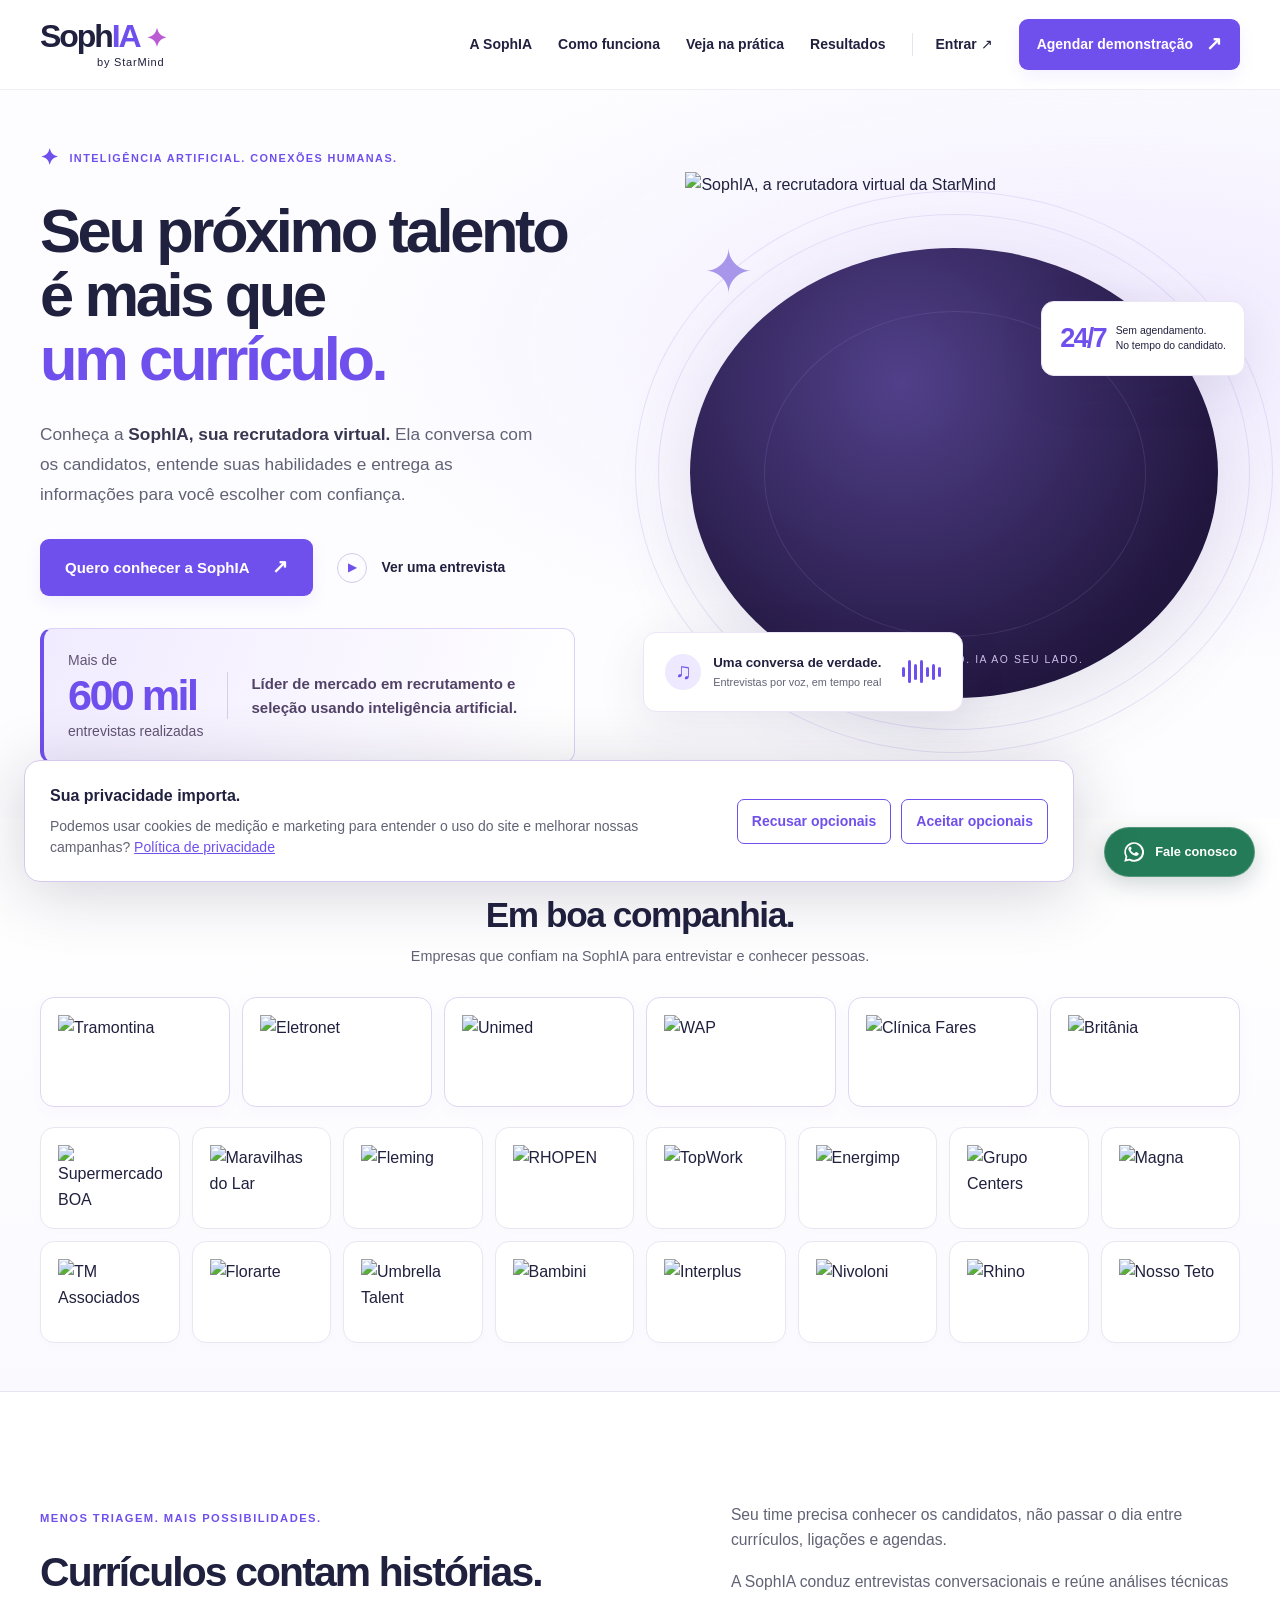
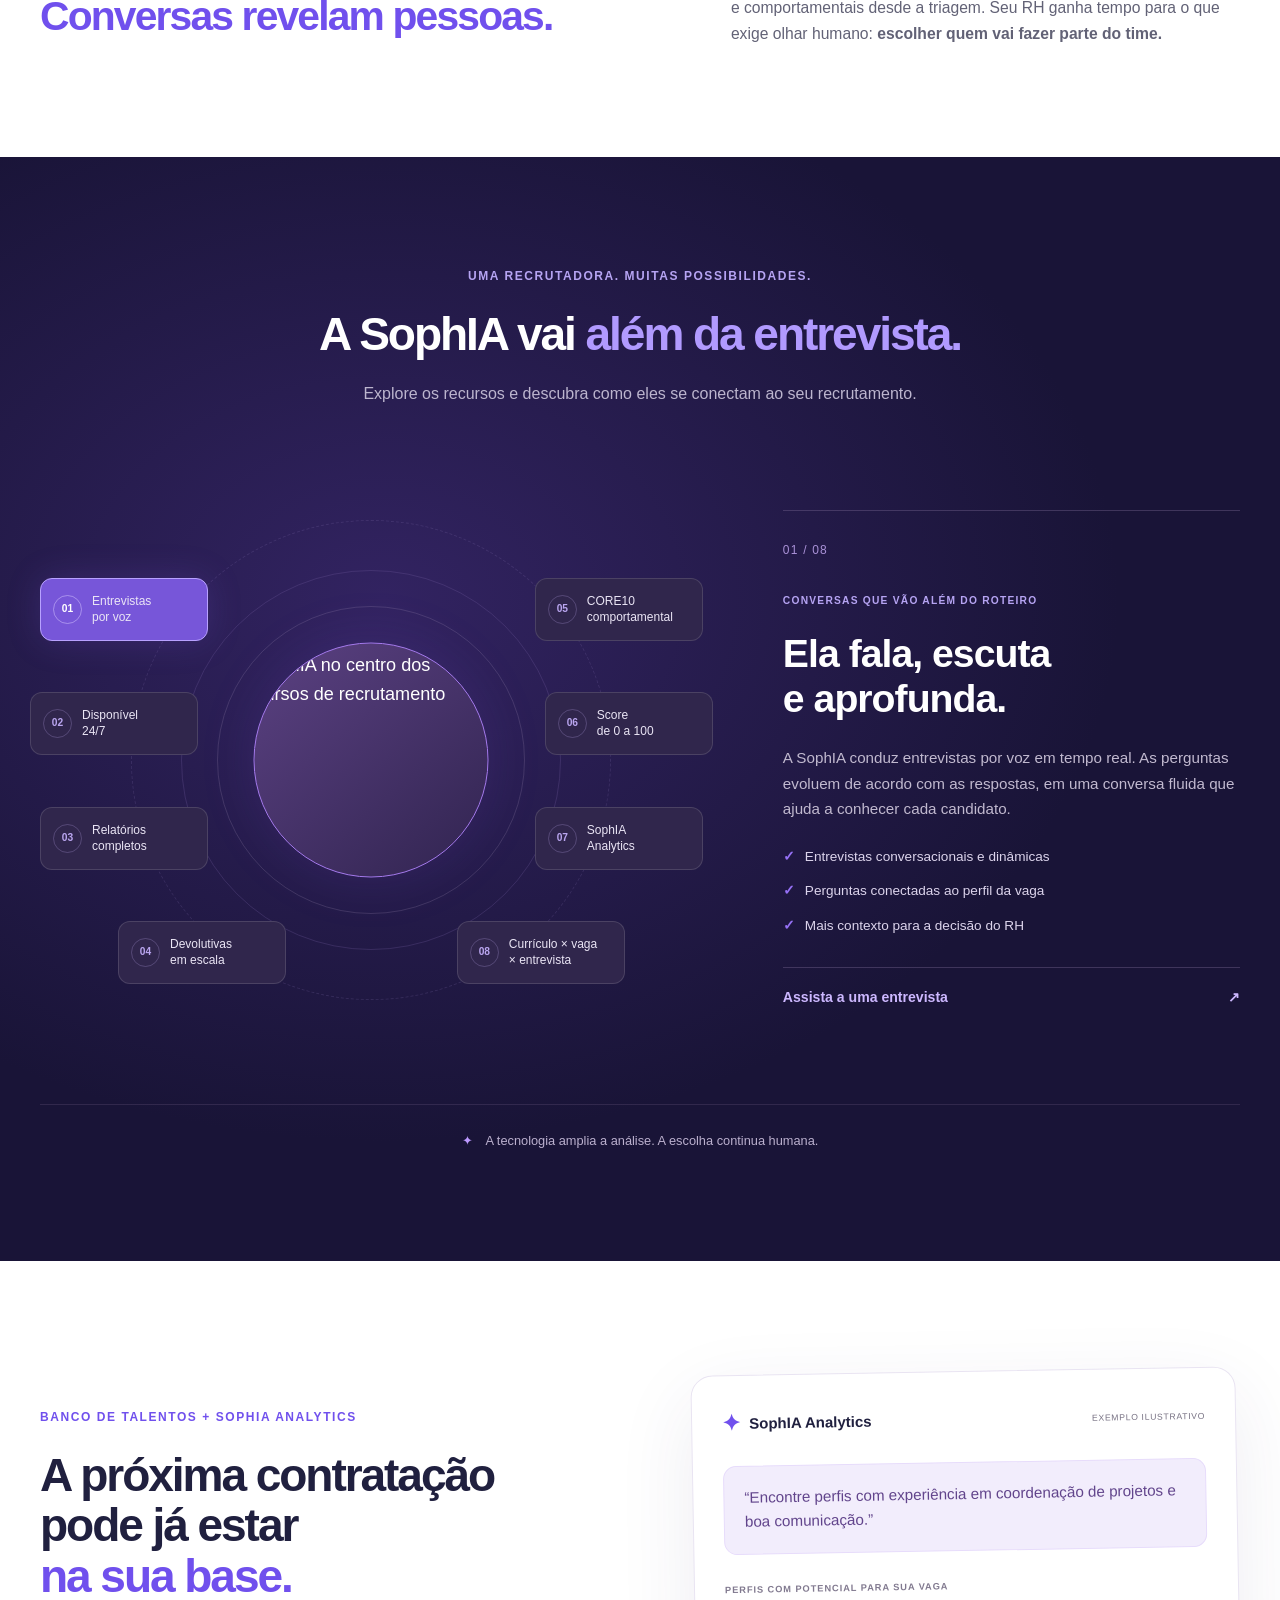
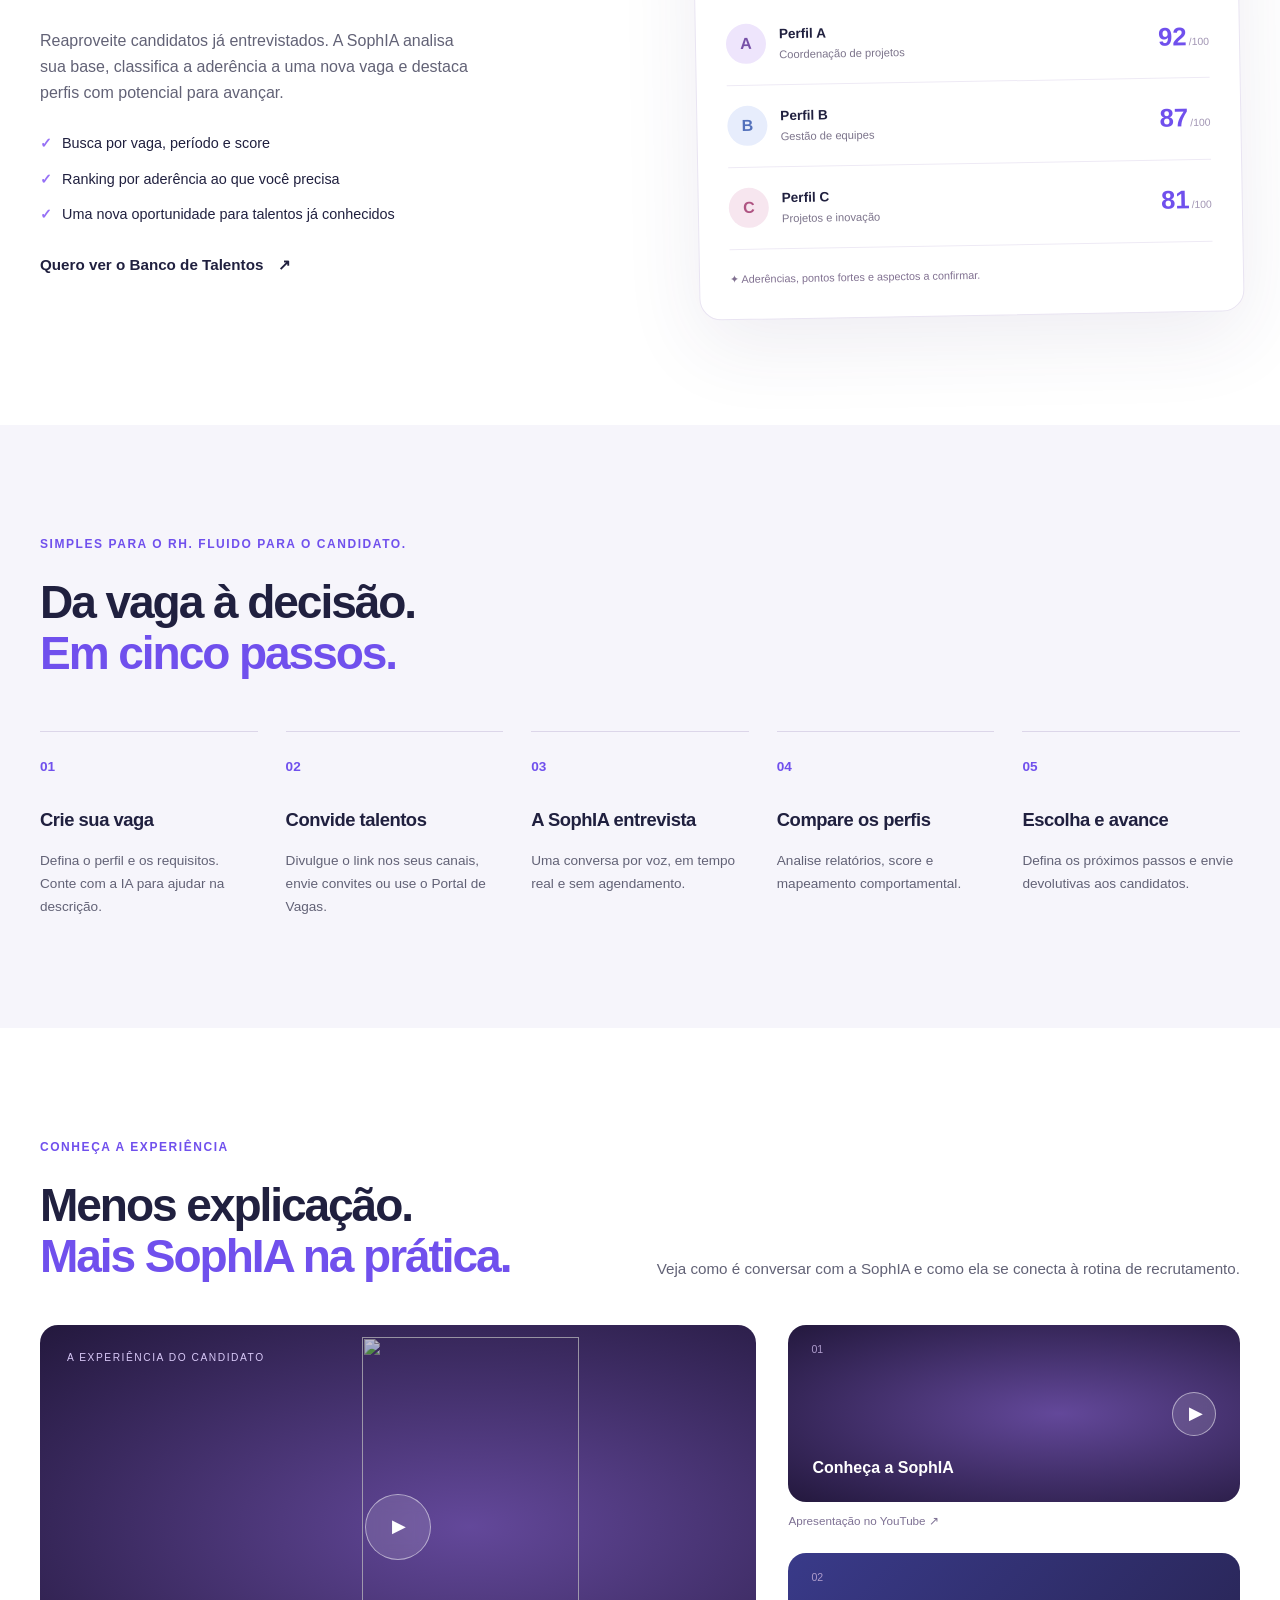
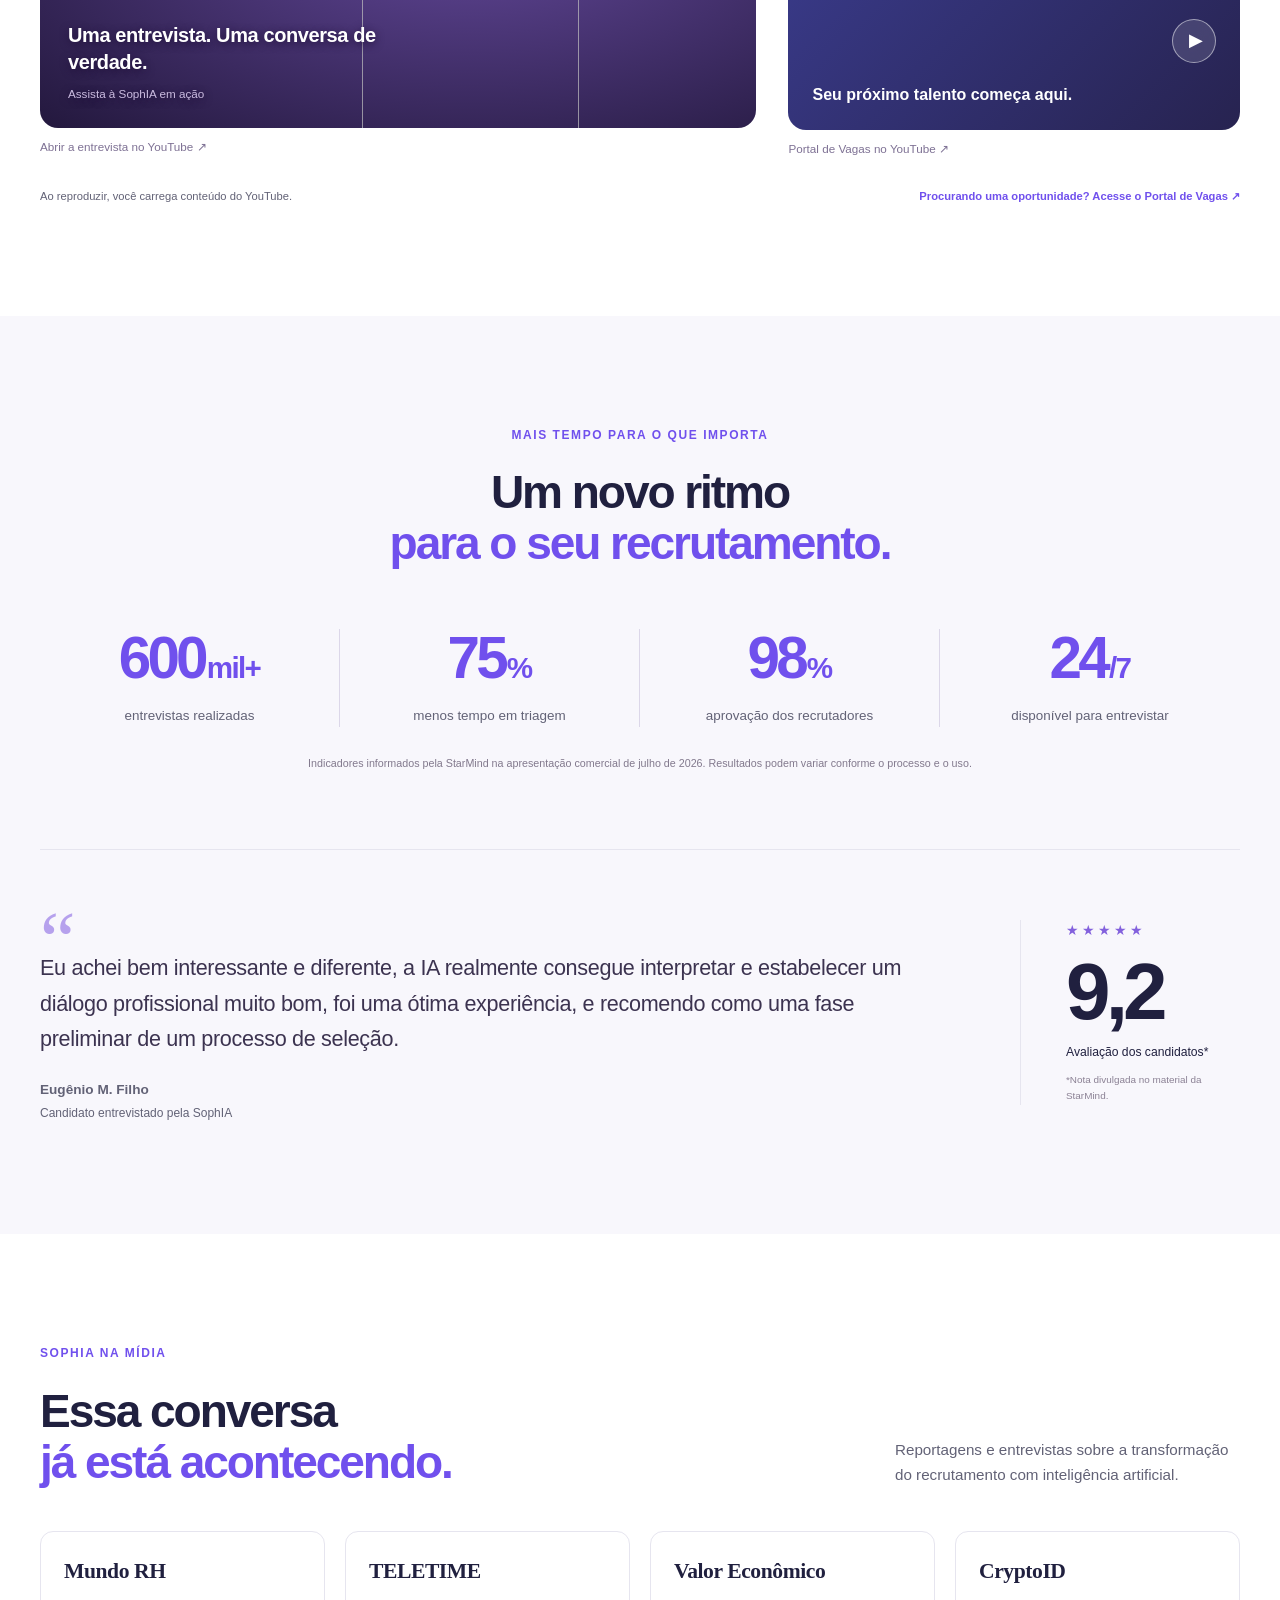
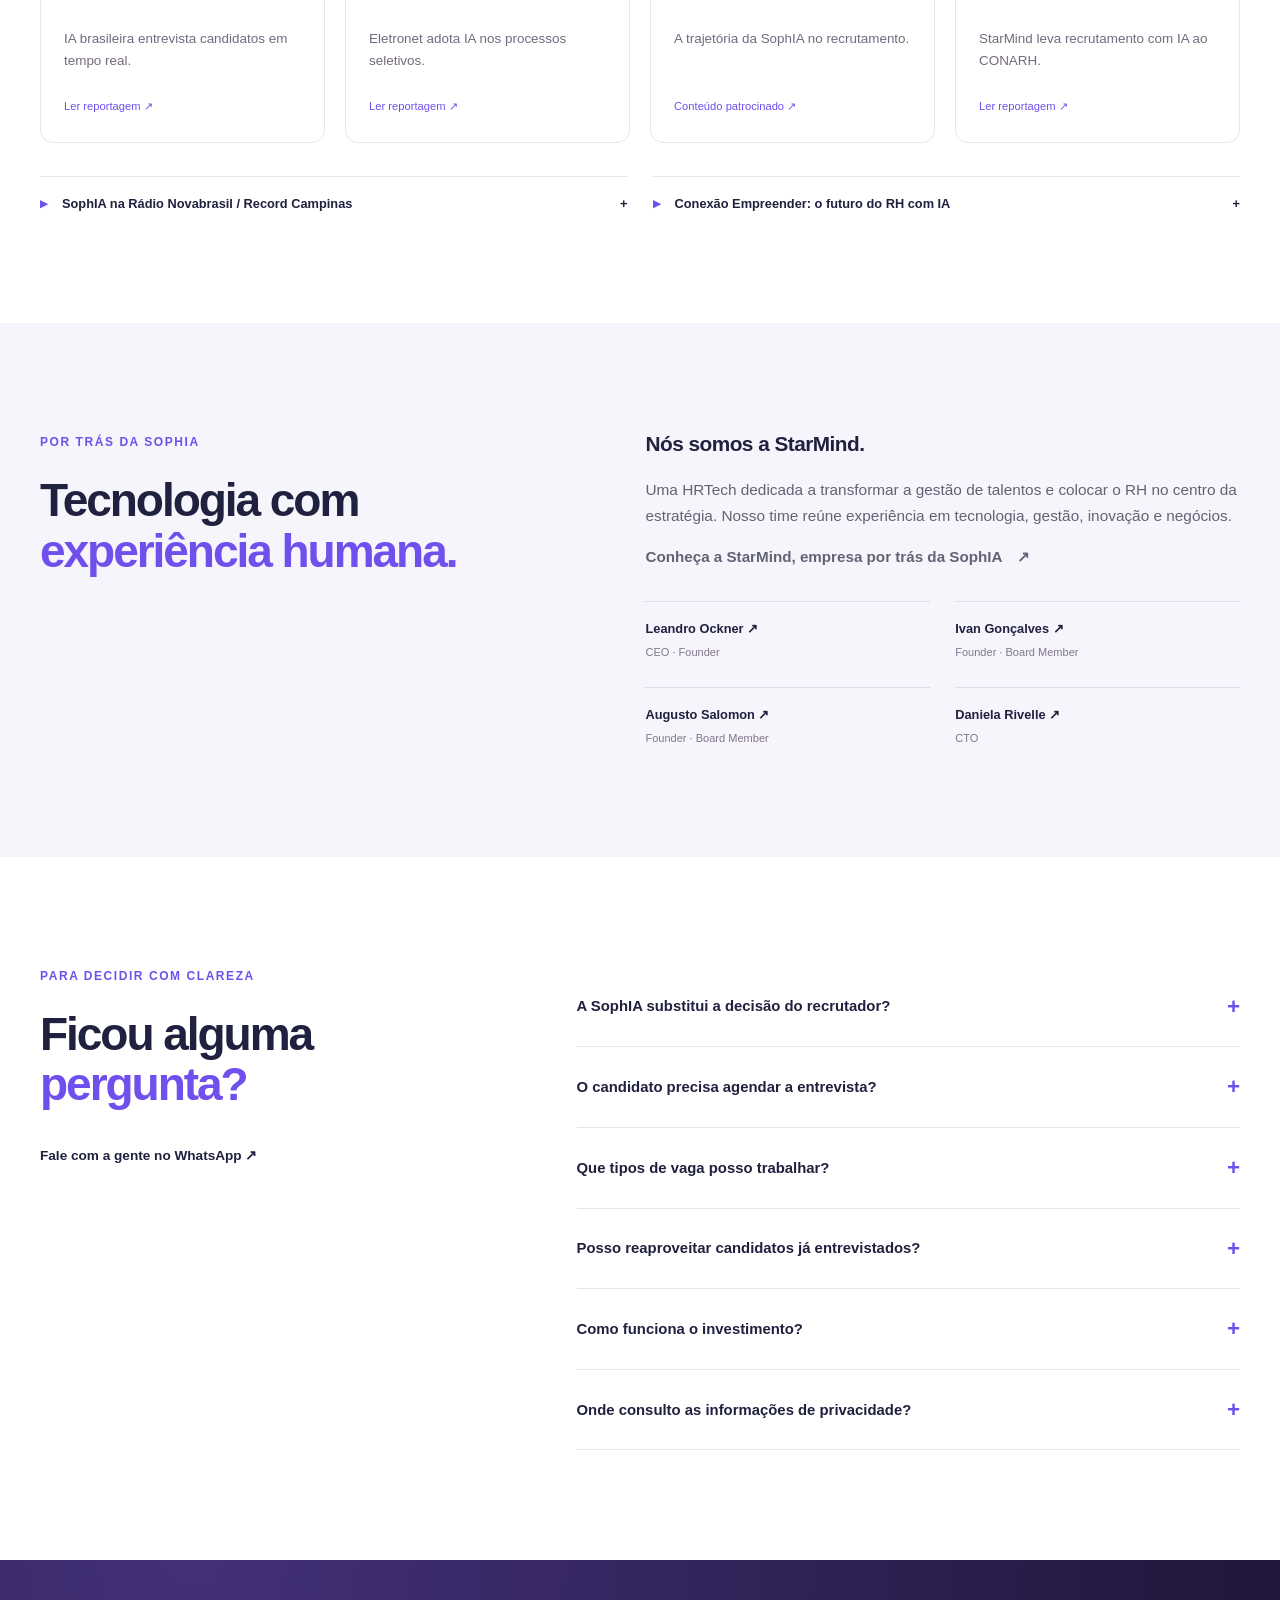
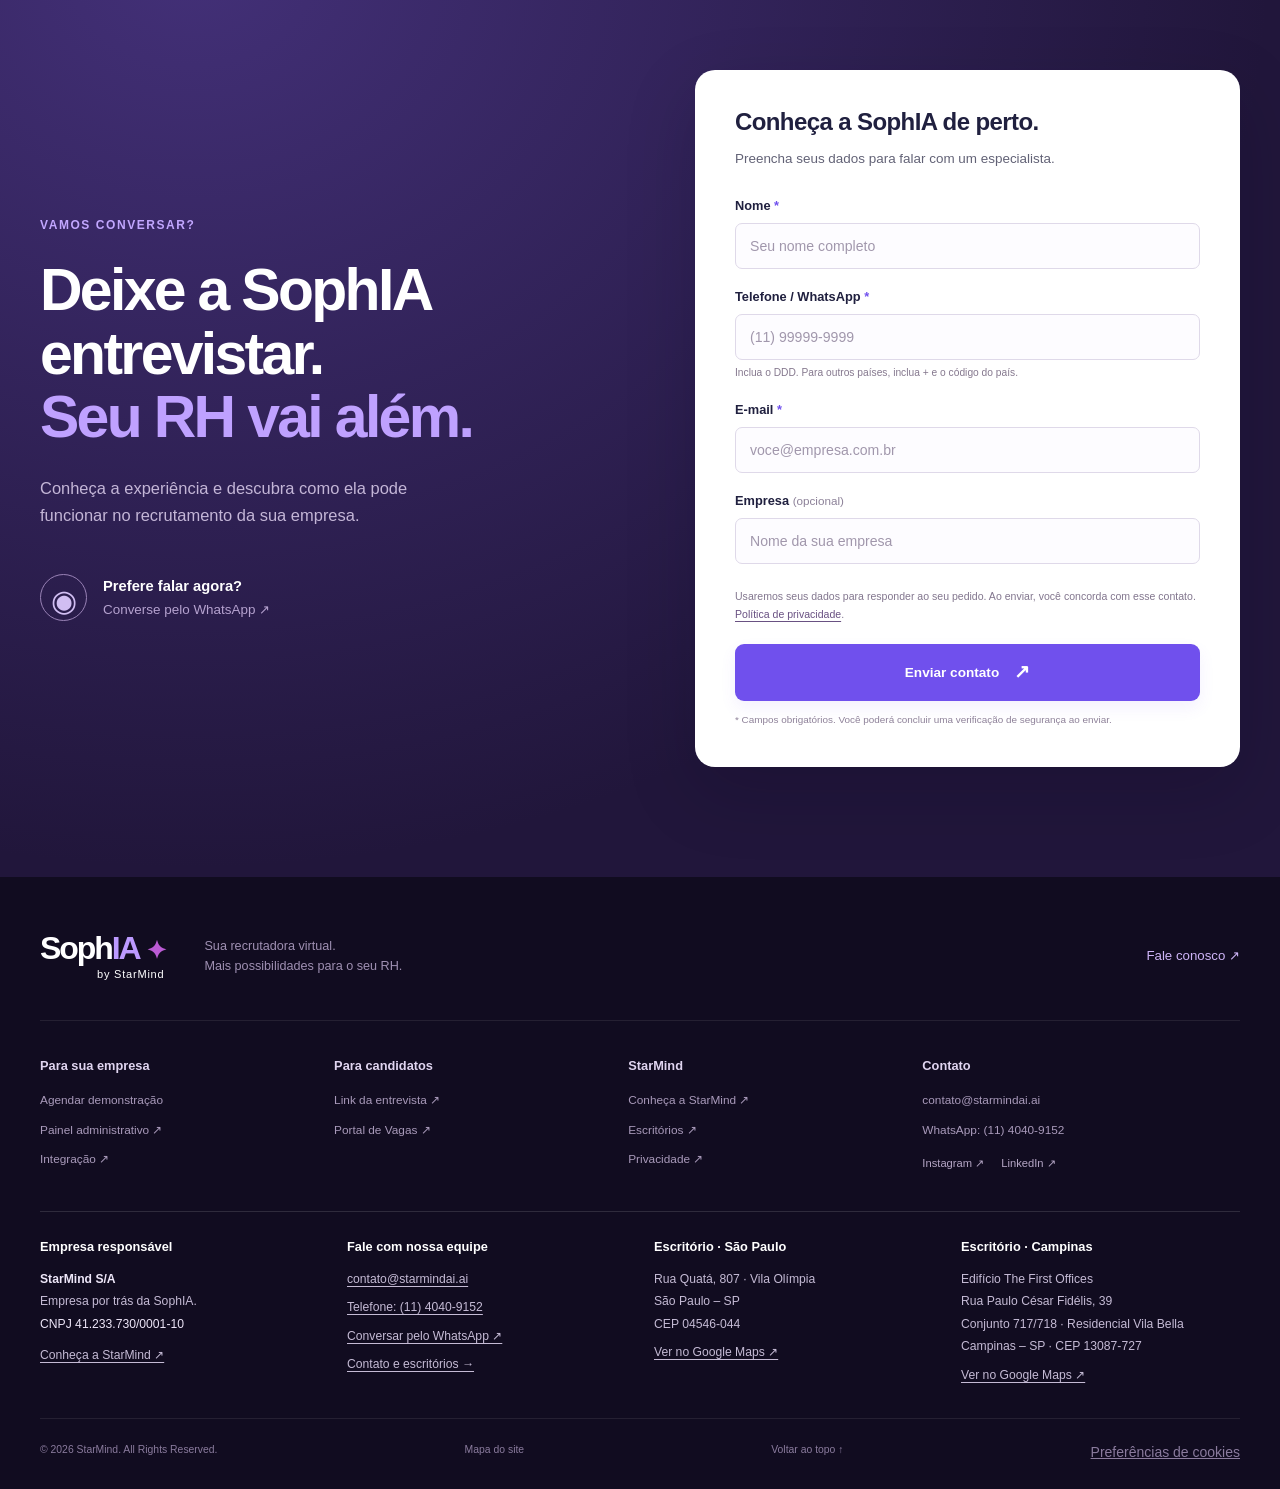
==== index.html @ 5777005c "Add files via upload" ====
<!doctype html>
<html lang="pt-BR">
<head>
<meta charset="utf-8"><meta name="viewport" content="width=device-width, initial-scale=1">
<title>SophIA | Sua recrutadora virtual, além da entrevista</title>
<meta name="description" content="A SophIA entrevista candidatos por voz, analisa competências e entrega ao RH relatórios, score, CORE10 e um banco de talentos inteligente. Conheça a recrutadora virtual da StarMind.">
<meta name="theme-color" content="#292064"><meta property="og:type" content="website"><meta property="og:title" content="SophIA — sua recrutadora virtual"><meta property="og:description" content="Ela entrevista. Você conhece as pessoas. Seu RH decide com mais informação.">
<link rel="icon" type="image/svg+xml" href="data:image/svg+xml,%3Csvg xmlns='http://www.w3.org/2000/svg' viewBox='0 0 64 64'%3E%3Crect width='64' height='64' rx='18' fill='%237050ed'/%3E%3Ctext x='32' y='47' text-anchor='middle' font-family='Arial' font-weight='700' font-size='44' fill='white'%3ES%3C/text%3E%3C/svg%3E">
<link rel="stylesheet" href="styles.css"><script src="config.js" defer></script><script src="tracking.js" defer></script><script src="forms.js" defer></script><script src="script.js" defer></script>
<script type="application/ld+json">{"@context": "https://schema.org", "@type": "Organization", "@id": "https://sophia.starmindai.ai/#starmind", "name": "StarMind", "legalName": "StarMind S/A", "url": "https://starmindai.ai/", "taxID": "41.233.730/0001-10", "email": "contato@starmindai.ai", "telephone": "+551140409152", "sameAs": ["https://www.instagram.com/starmind.ai/", "https://www.linkedin.com/company/starmindai"]}</script>
<link rel="stylesheet" href="site-updates.css">
</head>
<body>
<a class="skip" href="#conteudo">Pular para o conteúdo</a>
<header class="header"><div class="container nav">
<a class="brand" href="#inicio" aria-label="SophIA, início"><span>Soph<span class="brand-ia">IA</span><i>✦</i></span><small>by StarMind</small></a>
<button class="menu-toggle" aria-label="Abrir menu" aria-controls="navigation" aria-expanded="false"><span></span><span></span><span></span></button>
<nav id="navigation" aria-label="Navegação principal"><a href="#solucao">A SophIA</a><a href="#como-funciona">Como funciona</a><a href="#demonstracao">Veja na prática</a><a href="#resultados">Resultados</a><a class="nav-login" href="https://painel.starmindai.ai/" target="_blank" rel="noopener noreferrer">Entrar ↗</a><a class="button small" href="https://painelcliente.starmindai.ai/agendamento" target="_blank" rel="noopener noreferrer">Agendar demonstração <span>↗</span></a></nav>
</div></header>
<main id="conteudo">
<section class="hero" id="inicio"><div class="container hero-grid">
<div class="hero-copy"><p class="eyebrow"><span class="mini-spark">✦</span> INTELIGÊNCIA ARTIFICIAL. CONEXÕES HUMANAS.</p><h1>Seu próximo talento<br>é mais que<br><em>um currículo.</em></h1><p class="hero-intro">Conheça a <strong>SophIA, sua recrutadora virtual.</strong> Ela conversa com os candidatos, entende suas habilidades e entrega as informações para você escolher com confiança.</p><div class="actions"><a class="button" href="https://painelcliente.starmindai.ai/agendamento" target="_blank" rel="noopener noreferrer">Quero conhecer a SophIA <span>↗</span></a><a class="text-link" href="#demonstracao"><span class="play-small">▶</span> Ver uma entrevista</a></div><div class="hero-proof hero-proof-highlight"><p class="hero-volume"><span>Mais de</span><strong>600 mil</strong><span>entrevistas realizadas</span></p><p class="hero-leadership">Líder de mercado em recrutamento e seleção usando inteligência artificial.</p></div></div>
<div class="hero-art"><div class="hero-orbit orbit-one"></div><div class="hero-orbit orbit-two"></div><div class="hero-disc"><span class="disc-label">PESSOAS NO CENTRO. IA AO SEU LADO.</span></div><img class="hero-avatar" src="assets/sophia.webp" alt="SophIA, a recrutadora virtual da StarMind" width="740" height="888" fetchpriority="high"><div class="float-card voice-card"><span class="voice-icon" aria-hidden="true">♫</span><div><b>Uma conversa de verdade.</b><span>Entrevistas por voz, em tempo real</span></div><div class="wave" aria-hidden="true"><i></i><i></i><i></i><i></i><i></i><i></i><i></i></div></div><div class="float-card time-card"><b>24/7</b><span>Sem agendamento.<br>No tempo do candidato.</span></div><span class="hero-spark" aria-hidden="true">✦</span></div>
</div></section>
<section class="client-showcase" id="clientes" aria-labelledby="clients-title"><div class="container">
<p class="client-eyebrow">QUEM JÁ TRANSFORMA O RH COM A SOPHIA</p>
<h2 id="clients-title">Em boa companhia.</h2>
<p class="client-intro">Empresas que confiam na SophIA para entrevistar e conhecer pessoas.</p>
<ul class="client-grid client-grid-primary" aria-label="Clientes em destaque"><li class="client-tile"><img src="assets/logo-tramontina.webp" alt="Tramontina" width="498" height="116" loading="lazy" decoding="async"></li><li class="client-tile"><img src="assets/logo-eletronet.webp" alt="Eletronet" width="380" height="134" loading="lazy" decoding="async"></li><li class="client-tile"><img src="assets/logo-unimed.webp" alt="Unimed" width="396" height="136" loading="lazy" decoding="async"></li><li class="client-tile"><img src="assets/logo-wap.webp" alt="WAP" width="272" height="158" loading="lazy" decoding="async"></li><li class="client-tile"><img src="assets/logo-fares.webp" alt="Clínica Fares" width="404" height="158" loading="lazy" decoding="async"></li><li class="client-tile"><img src="assets/logo-britania.webp" alt="Britânia" width="424" height="102" loading="lazy" decoding="async"></li></ul>
<ul class="client-grid client-grid-more" aria-label="Mais clientes da SophIA"><li class="client-tile"><img src="assets/clientes/04-supermercados-boa.png" alt="Supermercados BOA" width="225" height="225" loading="lazy" decoding="async"></li><li class="client-tile"><img src="assets/clientes/05-maravilhas-do-lar.png" alt="Maravilhas do Lar" width="400" height="171" loading="lazy" decoding="async"></li><li class="client-tile"><img src="assets/clientes/07-fleming.png" alt="Fleming" width="302" height="167" loading="lazy" decoding="async"></li><li class="client-tile"><img src="assets/clientes/08-rhopen.svg" alt="RHOPEN" loading="lazy" decoding="async"></li><li class="client-tile"><img src="assets/clientes/09-topwork.jpg" alt="TopWork" width="350" height="88" loading="lazy" decoding="async"></li><li class="client-tile"><img src="assets/clientes/10-energimp.png" alt="Energimp" width="316" height="160" loading="lazy" decoding="async"></li><li class="client-tile"><img src="assets/clientes/11-grupo-centers.png" alt="Grupo Centers" width="320" height="83" loading="lazy" decoding="async"></li><li class="client-tile"><img src="assets/clientes/12-magna.png" alt="Magna" width="600" height="218" loading="lazy" decoding="async"></li><li class="client-tile"><img src="assets/clientes/13-tm-associados.png" alt="TM Associados" width="225" height="225" loading="lazy" decoding="async"></li><li class="client-tile"><img src="assets/clientes/14-florarte.jpg" alt="Florarte" width="800" height="800" loading="lazy" decoding="async"></li><li class="client-tile"><img src="assets/clientes/15-umbrella-talent.png" alt="Umbrella Talent" width="1080" height="1080" loading="lazy" decoding="async"></li><li class="client-tile"><img src="assets/clientes/16-bambini.png" alt="Bambini" width="226" height="148" loading="lazy" decoding="async"></li><li class="client-tile"><img src="assets/clientes/17-interplus.png" alt="Interplus" width="500" height="334" loading="lazy" decoding="async"></li><li class="client-tile"><img src="assets/clientes/18-nivoloni.jpeg" alt="Nivoloni" width="220" height="200" loading="lazy" decoding="async"></li><li class="client-tile"><img src="assets/clientes/19-rhino.png" alt="Rhino" width="265" height="107" loading="lazy" decoding="async"></li><li class="client-tile"><img src="assets/clientes/20-nosso-teto.png" alt="Nosso Teto" width="900" height="500" loading="lazy" decoding="async"></li></ul>
</div></section>
<section class="section intro-section"><div class="container intro-grid"><div><p class="eyebrow">MENOS TRIAGEM. MAIS POSSIBILIDADES.</p><h2>Currículos contam histórias.<br><em>Conversas revelam pessoas.</em></h2></div><div><p>Seu time precisa conhecer os candidatos, não passar o dia entre currículos, ligações e agendas.</p><p>A SophIA conduz entrevistas conversacionais e reúne análises técnicas e comportamentais desde a triagem. Seu RH ganha tempo para o que exige olhar humano: <strong>escolher quem vai fazer parte do time.</strong></p></div></div></section>
<section class="solution section" id="solucao"><div class="container"><div class="section-heading centered"><p class="eyebrow">UMA RECRUTADORA. MUITAS POSSIBILIDADES.</p><h2>A SophIA vai <em>além da entrevista.</em></h2><p>Explore os recursos e descubra como eles se conectam ao seu recrutamento.</p></div>
<div class="mandala-layout"><div class="mandala" aria-label="Recursos da SophIA"><div class="mandala-ring ring-outer"></div><div class="mandala-ring ring-inner"></div><div class="mandala-center"><img src="assets/sophia-mandala.webp" alt="SophIA no centro dos recursos de recrutamento" width="647" height="777" loading="lazy"><span>SophIA</span></div><div class="mandala-options" role="tablist" aria-label="Explore as funcionalidades">
<button class="mandala-node n1 active" id="tab-voz" role="tab" aria-selected="true" aria-controls="panel-voz" data-feature="voz"><span class="node-icon">01</span><span>Entrevistas<br>por voz</span></button>
<button class="mandala-node n2" id="tab-disponibilidade" role="tab" aria-selected="false" tabindex="-1" aria-controls="panel-disponibilidade" data-feature="disponibilidade"><span class="node-icon">02</span><span>Disponível<br>24/7</span></button>
<button class="mandala-node n3" id="tab-relatorios" role="tab" aria-selected="false" tabindex="-1" aria-controls="panel-relatorios" data-feature="relatorios"><span class="node-icon">03</span><span>Relatórios<br>completos</span></button>
<button class="mandala-node n4" id="tab-feedback" role="tab" aria-selected="false" tabindex="-1" aria-controls="panel-feedback" data-feature="feedback"><span class="node-icon">04</span><span>Devolutivas<br>em escala</span></button>
<button class="mandala-node n5" id="tab-core" role="tab" aria-selected="false" tabindex="-1" aria-controls="panel-core" data-feature="core"><span class="node-icon">05</span><span>CORE10<br>comportamental</span></button>
<button class="mandala-node n6" id="tab-score" role="tab" aria-selected="false" tabindex="-1" aria-controls="panel-score" data-feature="score"><span class="node-icon">06</span><span>Score<br>de 0 a 100</span></button>
<button class="mandala-node n7" id="tab-analytics" role="tab" aria-selected="false" tabindex="-1" aria-controls="panel-analytics" data-feature="analytics"><span class="node-icon">07</span><span>SophIA<br>Analytics</span></button>
<button class="mandala-node n8" id="tab-comparacao" role="tab" aria-selected="false" tabindex="-1" aria-controls="panel-comparacao" data-feature="comparacao"><span class="node-icon">08</span><span>Currículo × vaga<br>× entrevista</span></button></div></div>
<div class="feature-details">
<article class="feature-panel" id="panel-voz" role="tabpanel" tabindex="0" aria-labelledby="tab-voz"><span class="feature-count">01 / 08</span><p class="eyebrow">CONVERSAS QUE VÃO ALÉM DO ROTEIRO</p><h3>Ela fala, escuta<br>e aprofunda.</h3><p>A SophIA conduz entrevistas por voz em tempo real. As perguntas evoluem de acordo com as respostas, em uma conversa fluida que ajuda a conhecer cada candidato.</p><ul class="check-list"><li>Entrevistas conversacionais e dinâmicas</li><li>Perguntas conectadas ao perfil da vaga</li><li>Mais contexto para a decisão do RH</li></ul><a class="light-link" href="#demonstracao">Assista a uma entrevista <span>↗</span></a></article>
<article class="feature-panel" id="panel-disponibilidade" role="tabpanel" tabindex="0" aria-labelledby="tab-disponibilidade" hidden><span class="feature-count">02 / 08</span><p class="eyebrow">O TEMPO DO CANDIDATO IMPORTA</p><h3>Boas conversas<br>não precisam de agenda.</h3><p>O candidato acessa o link e participa quando estiver disponível, de qualquer lugar. A SophIA está pronta 24 horas por dia, sete dias por semana.</p><ul class="check-list"><li>Sem conciliação de agendas</li><li>Entrevistas simultâneas</li><li>Mais flexibilidade para participar</li></ul></article>
<article class="feature-panel" id="panel-relatorios" role="tabpanel" tabindex="0" aria-labelledby="tab-relatorios" hidden><span class="feature-count">03 / 08</span><p class="eyebrow">DA CONVERSA À ANÁLISE</p><h3>Mais clareza.<br>Menos trabalho manual.</h3><p>Receba relatórios com as informações da entrevista, análise das competências e pontos que merecem aprofundamento na próxima etapa.</p><ul class="check-list"><li>Informações organizadas por candidato</li><li>Análise técnica e comportamental</li><li>Subsídios para comparar perfis</li></ul></article>
<article class="feature-panel" id="panel-feedback" role="tabpanel" tabindex="0" aria-labelledby="tab-feedback" hidden><span class="feature-count">04 / 08</span><p class="eyebrow">CUIDADO EM CADA CONTATO</p><h3>Uma jornada que<br>continua depois da entrevista.</h3><p>Organize a comunicação com seus candidatos com devolutivas individuais ou em massa, e mantenha o processo seletivo em movimento.</p><ul class="check-list"><li>Confirmação de conclusão por e-mail</li><li>Devolutivas individuais ou em massa</li><li>Convites para sua base de candidatos</li></ul></article>
<article class="feature-panel" id="panel-core" role="tabpanel" tabindex="0" aria-labelledby="tab-core" hidden><span class="feature-count">05 / 08</span><p class="eyebrow">CORE10</p><h3>Comportamento<br>desde a triagem.</h3><p>Conheça tendências comportamentais e relacione o perfil do candidato às necessidades da vaga. O CORE10 complementa a entrevista e apoia o julgamento do recrutador.</p><ul class="check-list"><li>Mapeamento comportamental</li><li>Mais contexto sobre o perfil</li><li>Pontos para aprofundar na seleção</li></ul></article>
<article class="feature-panel" id="panel-score" role="tabpanel" tabindex="0" aria-labelledby="tab-score" hidden><span class="feature-count">06 / 08</span><p class="eyebrow">PRIORIZE COM INFORMAÇÃO</p><h3>Compare perfis.<br>Escolha com contexto.</h3><p>Um score de 0 a 100 organiza os candidatos pela aderência avaliada. Use o ranking junto aos relatórios para definir quem avança.</p><ul class="check-list"><li>Ranking para apoiar a priorização</li><li>Critérios relacionados à vaga</li><li>A decisão final permanece com o RH</li></ul></article>
<article class="feature-panel" id="panel-analytics" role="tabpanel" tabindex="0" aria-labelledby="tab-analytics" hidden><span class="feature-count">07 / 08</span><p class="eyebrow">SOPHIA ANALYTICS</p><h3>Faça perguntas.<br>Encontre possibilidades.</h3><p>Converse com sua base de entrevistas. A SophIA transforma buscas em linguagem natural em uma curadoria de candidatos e perfis comportamentais.</p><ul class="check-list"><li>Busca conversacional</li><li>Tradução para perfis comportamentais</li><li>Ranqueamento inteligente por aderência</li></ul></article>
<article class="feature-panel" id="panel-comparacao" role="tabpanel" tabindex="0" aria-labelledby="tab-comparacao" hidden><span class="feature-count">08 / 08</span><p class="eyebrow">UMA VISÃO MAIS COMPLETA</p><h3>O currículo é<br>só o começo.</h3><p>A SophIA cruza o currículo, os requisitos da vaga e as respostas da entrevista para ajudar você a identificar aderências e aspectos que precisam de confirmação.</p><ul class="check-list"><li>Experiência declarada no currículo</li><li>Competências pedidas pela vaga</li><li>Evidências trazidas na conversa</li></ul></article>
</div></div><div class="human-note"><span>✦</span> A tecnologia amplia a análise. A escolha continua humana.</div></div></section>
<section class="section talent-section"><div class="container talent-grid"><div><p class="eyebrow">BANCO DE TALENTOS + SOPHIA ANALYTICS</p><h2>A próxima contratação<br>pode já estar<br><em>na sua base.</em></h2><p>Reaproveite candidatos já entrevistados. A SophIA analisa sua base, classifica a aderência a uma nova vaga e destaca perfis com potencial para avançar.</p><ul class="check-list"><li>Busca por vaga, período e score</li><li>Ranking por aderência ao que você precisa</li><li>Uma nova oportunidade para talentos já conhecidos</li></ul><a class="text-link" href="https://painelcliente.starmindai.ai/agendamento" target="_blank" rel="noopener noreferrer">Quero ver o Banco de Talentos <span>↗</span></a></div><div class="analytics-demo"><div class="demo-top"><span class="mini-spark">✦</span> SophIA Analytics <small>EXEMPLO ILUSTRATIVO</small></div><div class="query">“Encontre perfis com experiência em coordenação de projetos e boa comunicação.”</div><div class="analysis-label">PERFIS COM POTENCIAL PARA SUA VAGA</div><div class="candidate"><span class="candidate-avatar">A</span><div><b>Perfil A</b><span>Coordenação de projetos</span></div><strong>92<small>/100</small></strong></div><div class="candidate"><span class="candidate-avatar blue">B</span><div><b>Perfil B</b><span>Gestão de equipes</span></div><strong>87<small>/100</small></strong></div><div class="candidate"><span class="candidate-avatar pink">C</span><div><b>Perfil C</b><span>Projetos e inovação</span></div><strong>81<small>/100</small></strong></div><div class="demo-note">✦ Aderências, pontos fortes e aspectos a confirmar.</div></div></div></section>
<section class="section process-section" id="como-funciona"><div class="container"><div class="section-heading"><p class="eyebrow">SIMPLES PARA O RH. FLUIDO PARA O CANDIDATO.</p><h2>Da vaga à decisão.<br><em>Em cinco passos.</em></h2></div><div class="steps"><article><span>01</span><h3>Crie sua vaga</h3><p>Defina o perfil e os requisitos. Conte com a IA para ajudar na descrição.</p></article><article><span>02</span><h3>Convide talentos</h3><p>Divulgue o link nos seus canais, envie convites ou use o Portal de Vagas.</p></article><article><span>03</span><h3>A SophIA entrevista</h3><p>Uma conversa por voz, em tempo real e sem agendamento.</p></article><article><span>04</span><h3>Compare os perfis</h3><p>Analise relatórios, score e mapeamento comportamental.</p></article><article><span>05</span><h3>Escolha e avance</h3><p>Defina os próximos passos e envie devolutivas aos candidatos.</p></article></div></div></section>
<section class="section video-section" id="demonstracao"><div class="container"><div class="section-heading split-heading"><div><p class="eyebrow">CONHEÇA A EXPERIÊNCIA</p><h2>Menos explicação.<br><em>Mais SophIA na prática.</em></h2></div><p>Veja como é conversar com a SophIA e como ela se conecta à rotina de recrutamento.</p></div><div class="video-layout"><div class="video-primary"><div class="video-cover" data-video="kDdi8CGSZlw" data-title="Uma entrevista por voz com a SophIA"><span class="video-kicker">A EXPERIÊNCIA DO CANDIDATO</span><img src="assets/sophia.webp" alt="" width="740" height="888" loading="lazy"><button class="play-button" aria-label="Reproduzir: Uma entrevista por voz com a SophIA"><span>▶</span></button><div class="video-caption"><b>Uma entrevista. Uma conversa de verdade.</b><span>Assista à SophIA em ação</span></div></div><a class="youtube-fallback" href="https://www.youtube.com/watch?v=kDdi8CGSZlw" target="_blank" rel="noopener noreferrer">Abrir a entrevista no YouTube ↗</a></div><div class="video-secondary"><article><div class="video-cover compact" data-video="60or_aHQ5p8" data-title="Conheça a SophIA"><span class="video-number">01</span><button class="play-button" aria-label="Reproduzir: Conheça a SophIA"><span>▶</span></button><b>Conheça a SophIA</b></div><a class="youtube-fallback" href="https://www.youtube.com/watch?v=60or_aHQ5p8" target="_blank" rel="noopener noreferrer">Apresentação no YouTube ↗</a></article><article><div class="video-cover compact portal-cover" data-video="WNhlJfpAJW4" data-title="Portal de Vagas SophIA"><span class="video-number">02</span><button class="play-button" aria-label="Reproduzir: Portal de Vagas SophIA"><span>▶</span></button><b>Seu próximo talento começa aqui.</b></div><a class="youtube-fallback" href="https://www.youtube.com/watch?v=WNhlJfpAJW4" target="_blank" rel="noopener noreferrer">Portal de Vagas no YouTube ↗</a></article></div></div><p class="video-privacy">Ao reproduzir, você carrega conteúdo do YouTube. <a href="https://vagas.starmindai.ai/" target="_blank" rel="noopener noreferrer">Procurando uma oportunidade? Acesse o Portal de Vagas ↗</a></p></div></section>
<section class="section results-section" id="resultados"><div class="container"><div class="section-heading centered"><p class="eyebrow">MAIS TEMPO PARA O QUE IMPORTA</p><h2>Um novo ritmo<br><em>para o seu recrutamento.</em></h2></div><div class="stats-grid"><article><strong>600<span>mil+</span></strong><p>entrevistas realizadas</p></article><article><strong>75<span>%</span></strong><p>menos tempo em triagem</p></article><article><strong>98<span>%</span></strong><p>aprovação dos recrutadores</p></article><article><strong>24<span>/7</span></strong><p>disponível para entrevistar</p></article></div><p class="stat-source">Indicadores informados pela StarMind na apresentação comercial de julho de 2026. Resultados podem variar conforme o processo e o uso.</p><div class="testimonial"><div><span class="quote-mark">“</span><blockquote>Eu achei bem interessante e diferente, a IA realmente consegue interpretar e estabelecer um diálogo profissional muito bom, foi uma ótima experiência, e recomendo como uma fase preliminar de um processo de seleção.</blockquote><p><strong>Eugênio M. Filho</strong><span>Candidato entrevistado pela SophIA</span></p></div><aside><span class="stars" aria-label="Avaliação positiva">★★★★★</span><strong>9,2</strong><span>Avaliação dos candidatos*</span><small>*Nota divulgada no material da StarMind.</small></aside></div></div></section>
<section class="section media-section"><div class="container"><div class="split-heading"><div><p class="eyebrow">SOPHIA NA MÍDIA</p><h2>Essa conversa<br><em>já está acontecendo.</em></h2></div><p>Reportagens e entrevistas sobre a transformação do recrutamento com inteligência artificial.</p></div><div class="press-grid"><a href="https://mundorh.com.br/ia-brasileira-entrevista-candidatos-em-tempo-real/" target="_blank" rel="noopener noreferrer"><b>Mundo RH</b><span>IA brasileira entrevista candidatos em tempo real.</span><small>Ler reportagem ↗</small></a><a href="https://teletime.com.br/12/12/2025/eletronet-adota-agente-de-inteligencia-artificial-em-processos-seletivos/" target="_blank" rel="noopener noreferrer"><b>TELETIME</b><span>Eletronet adota IA nos processos seletivos.</span><small>Ler reportagem ↗</small></a><a href="https://valor.globo.com/patrocinado/pressworks/noticia/2025/07/15/conheca-a-inteligencia-artificial-que-ja-entrevistou-50-mil-candidatos-desde-o-seu-lancamento.ghtml" target="_blank" rel="noopener noreferrer"><b>Valor Econômico</b><span>A trajetória da SophIA no recrutamento.</span><small>Conteúdo patrocinado ↗</small></a><a href="https://cryptoid.com.br/inteligencia-artificial/starmind-leva-plataforma-com-ia-ao-conarh-2025/" target="_blank" rel="noopener noreferrer"><b>CryptoID</b><span>StarMind leva recrutamento com IA ao CONARH.</span><small>Ler reportagem ↗</small></a></div><div class="interview-videos"><details><summary><span>▶</span> SophIA na Rádio Novabrasil / Record Campinas <span>+</span></summary><div class="video-cover interview-cover" data-video="g61nXCa9Mkg" data-title="SophIA na Novabrasil"><button class="play-button" aria-label="Reproduzir: SophIA na Novabrasil"><span>▶</span></button></div><a class="youtube-fallback" href="https://www.youtube.com/watch?v=g61nXCa9Mkg" target="_blank" rel="noopener noreferrer">Abrir no YouTube ↗</a></details><details><summary><span>▶</span> Conexão Empreender: o futuro do RH com IA <span>+</span></summary><div class="video-cover interview-cover" data-video="FBAfamjsfmo" data-title="Conexão Empreender com Jair Duprá"><button class="play-button" aria-label="Reproduzir: Conexão Empreender"><span>▶</span></button></div><a class="youtube-fallback" href="https://www.youtube.com/watch?v=FBAfamjsfmo" target="_blank" rel="noopener noreferrer">Abrir no YouTube ↗</a></details></div></div></section>
<section class="section about-section"><div class="container about-grid"><div><p class="eyebrow">POR TRÁS DA SOPHIA</p><h2>Tecnologia com<br><em>experiência humana.</em></h2></div><div><h3>Nós somos a StarMind.</h3><p>Uma HRTech dedicada a transformar a gestão de talentos e colocar o RH no centro da estratégia. Nosso time reúne experiência em tecnologia, gestão, inovação e negócios.</p><p><a class="text-link" href="https://starmindai.ai" target="_blank" rel="noopener noreferrer">Conheça a StarMind, empresa por trás da SophIA <span aria-hidden="true">↗</span></a></p><div class="team"><a href="https://www.linkedin.com/in/leandro-ockner-02338278" target="_blank" rel="noopener noreferrer"><b>Leandro Ockner ↗</b><span>CEO · Founder</span></a><a href="https://www.linkedin.com/in/ivan-gon%C3%A7alves-255abb7" target="_blank" rel="noopener noreferrer"><b>Ivan Gonçalves ↗</b><span>Founder · Board Member</span></a><a href="https://www.linkedin.com/in/augustosalomon" target="_blank" rel="noopener noreferrer"><b>Augusto Salomon ↗</b><span>Founder · Board Member</span></a><a href="https://www.linkedin.com/in/danielarivelle" target="_blank" rel="noopener noreferrer"><b>Daniela Rivelle ↗</b><span>CTO</span></a></div></div></div></section>
<section class="section faq-section"><div class="container faq-grid"><div><p class="eyebrow">PARA DECIDIR COM CLAREZA</p><h2>Ficou alguma<br><em>pergunta?</em></h2><a class="text-link" href="https://wa.me/551140409152" target="_blank" rel="noopener noreferrer">Fale com a gente no WhatsApp ↗</a></div><div class="faq"><details><summary>A SophIA substitui a decisão do recrutador?<span>+</span></summary><p>A SophIA conduz entrevistas e organiza análises para apoiar o RH. O recrutador avalia os relatórios, aprofunda o que for necessário e decide quem avança no processo.</p></details><details><summary>O candidato precisa agendar a entrevista?<span>+</span></summary><p>Não. Ele pode acessar o link da entrevista e participar quando estiver disponível. A SophIA realiza entrevistas por voz 24 horas por dia, sete dias por semana.</p></details><details><summary>Que tipos de vaga posso trabalhar?<span>+</span></summary><p>A SophIA atende desde vagas operacionais e administrativas até posições técnicas, gerenciais e executivas. Os requisitos da vaga orientam a análise dos candidatos.</p></details><details><summary>Posso reaproveitar candidatos já entrevistados?<span>+</span></summary><p>Sim. O Banco de Talentos permite consultar entrevistas anteriores e avaliar a aderência dos perfis a novas vagas. O SophIA Analytics também oferece busca conversacional na base.</p></details><details><summary>Como funciona o investimento?<span>+</span></summary><p>A equipe apresenta as condições de acordo com o volume de entrevistas e as necessidades da sua empresa. Preencha o formulário para conhecer a solução e receber uma proposta.</p></details><details><summary>Onde consulto as informações de privacidade?<span>+</span></summary><p>Acesse a <a href="https://privacy.starmindai.ai/" target="_blank" rel="noopener noreferrer">política de privacidade da StarMind</a>. Nossa equipe também pode esclarecer dúvidas sobre o uso da solução e o tratamento de dados.</p></details></div></div></section>
<section class="section contact-section" id="contato"><div class="container contact-grid"><div class="contact-copy"><p class="eyebrow">VAMOS CONVERSAR?</p><h2>Deixe a SophIA<br>entrevistar.<br><em>Seu RH vai além.</em></h2><p>Conheça a experiência e descubra como ela pode funcionar no recrutamento da sua empresa.</p><a class="whatsapp-contact" href="https://wa.me/551140409152" target="_blank" rel="noopener noreferrer"><span class="wa-icon" aria-hidden="true">◉</span><span><b>Prefere falar agora?</b><small>Converse pelo WhatsApp ↗</small></span></a></div><div class="form-card"><h3>Conheça a SophIA de perto.</h3><p>Preencha seus dados para falar com um especialista.</p><form id="contact-form" action="https://formsubmit.co/contato@starmindai.ai" method="POST">
<input type="hidden" name="_subject" value="SophIA | Novo contato pelo site"><input type="hidden" name="_template" value="table"><input type="hidden" name="_next" value="https://sophia.starmindai.ai/obrigado.html"><input type="hidden" name="Origem" value="Site SophIA"><input class="honey" type="text" name="_honey" tabindex="-1" autocomplete="off" aria-hidden="true">
<label for="name">Nome <span>*</span></label><input id="name" name="Nome" type="text" placeholder="Seu nome completo" autocomplete="name" minlength="2" maxlength="120" required>
<label for="phone">Telefone / WhatsApp <span>*</span></label><input id="phone" name="Telefone_WhatsApp" type="tel" placeholder="(11) 99999-9999" autocomplete="tel" inputmode="tel" minlength="10" maxlength="25" pattern="[+0-9\(\) .\-]{10,25}" required aria-describedby="phone-help"><small id="phone-help">Inclua o DDD. Para outros países, inclua + e o código do país.</small>
<label for="email">E-mail <span>*</span></label><input id="email" name="email" type="email" placeholder="voce@empresa.com.br" autocomplete="email" maxlength="254" required>
<label for="company">Empresa <small>(opcional)</small></label><input id="company" name="Empresa" type="text" placeholder="Nome da sua empresa" autocomplete="organization" maxlength="160">
<p class="form-privacy">Usaremos seus dados para responder ao seu pedido. Ao enviar, você concorda com esse contato. <a href="https://privacy.starmindai.ai/" target="_blank" rel="noopener noreferrer">Política de privacidade</a>.</p><button class="button form-submit" type="submit">Enviar contato <span>↗</span></button><p class="form-status" id="form-status" role="status" aria-live="polite"></p><small class="form-note">* Campos obrigatórios. Você poderá concluir uma verificação de segurança ao enviar.</small></form></div></div></section>
</main>
<footer class="footer"><div class="container"><div class="footer-top"><a class="brand" href="#inicio" aria-label="SophIA, início"><span>Soph<span class="brand-ia">IA</span><i>✦</i></span><small>by StarMind</small></a><p>Sua recrutadora virtual.<br>Mais possibilidades para o seu RH.</p><a href="https://wa.me/551140409152" target="_blank" rel="noopener noreferrer">Fale conosco ↗</a></div><div class="footer-links"><div><h3>Para sua empresa</h3><a href="https://painelcliente.starmindai.ai/agendamento" target="_blank" rel="noopener noreferrer">Agendar demonstração</a><a href="https://painel.starmindai.ai/" target="_blank" rel="noopener noreferrer">Painel administrativo ↗</a><a href="https://devsophia.starmindai.ai/" target="_blank" rel="noopener noreferrer">Integração ↗</a></div><div><h3>Para candidatos</h3><a href="https://entrevista.starmindai.ai/" target="_blank" rel="noopener noreferrer">Link da entrevista ↗</a><a href="https://vagas.starmindai.ai/" target="_blank" rel="noopener noreferrer">Portal de Vagas ↗</a></div><div><h3>StarMind</h3><a href="https://starmindai.ai/" target="_blank" rel="noopener noreferrer">Conheça a StarMind ↗</a><a href="https://office.starmindai.ai/" target="_blank" rel="noopener noreferrer">Escritórios ↗</a><a href="https://privacy.starmindai.ai/" target="_blank" rel="noopener noreferrer">Privacidade ↗</a></div><div><h3>Contato</h3><a href="mailto:contato@starmindai.ai">contato@starmindai.ai</a><a href="https://wa.me/551140409152" target="_blank" rel="noopener noreferrer">WhatsApp: (11) 4040-9152</a><div class="socials"><a href="https://www.instagram.com/starmind.ai/" target="_blank" rel="noopener noreferrer">Instagram ↗</a><a href="https://www.linkedin.com/company/starmindai" target="_blank" rel="noopener noreferrer">LinkedIn ↗</a></div></div></div><div class="company-details" aria-label="Empresa responsável e contato">
<div><h3>Empresa responsável</h3><p><strong>StarMind S/A</strong><br>Empresa por trás da SophIA.<br><span class="company-cnpj">CNPJ 41.233.730/0001-10</span></p><a href="https://starmindai.ai/" target="_blank" rel="noopener noreferrer">Conheça a StarMind ↗</a></div>
<div><h3>Fale com nossa equipe</h3><a href="mailto:contato@starmindai.ai">contato@starmindai.ai</a><a href="tel:+551140409152">Telefone: (11) 4040-9152</a><a href="https://wa.me/551140409152" target="_blank" rel="noopener noreferrer">Conversar pelo WhatsApp ↗</a><a href="contato/">Contato e escritórios →</a></div>
<div><h3>Escritório · São Paulo</h3><address>Rua Quatá, 807 · Vila Olímpia<br>São Paulo – SP<br>CEP 04546-044</address><a href="https://www.google.com/maps/search/?api=1&amp;query=Rua%20Quat%C3%A1%2C%20807%2C%20Vila%20Ol%C3%ADmpia%2C%20S%C3%A3o%20Paulo%20-%20SP%2C%2004546-044" target="_blank" rel="noopener noreferrer">Ver no Google Maps ↗</a></div>
<div><h3>Escritório · Campinas</h3><address>Edifício The First Offices<br>Rua Paulo César Fidélis, 39<br>Conjunto 717/718 · Residencial Vila Bella<br>Campinas – SP · CEP 13087-727</address><a href="https://www.google.com/maps/search/?api=1&amp;query=Rua%20Paulo%20C%C3%A9sar%20Fid%C3%A9lis%2C%2039%2C%20Residencial%20Vila%20Bella%2C%20Campinas%20-%20SP%2C%2013087-727" target="_blank" rel="noopener noreferrer">Ver no Google Maps ↗</a></div>
</div><div class="copyright"><span>© <span id="year">2026</span> <a href="https://starmindai.ai/" target="_blank" rel="noopener noreferrer">StarMind</a>. All Rights Reserved.</span><a href="mapa-do-site/">Mapa do site</a><a href="#inicio">Voltar ao topo ↑</a></div></div></footer>
<a class="floating-wa" href="https://wa.me/551140409152" target="_blank" rel="noopener noreferrer" aria-label="Fale com a StarMind no WhatsApp"><svg viewBox="0 0 32 32" aria-hidden="true"><path fill="currentColor" d="M16 3a13 13 0 0 0-11.3 19.4L3 29l6.8-1.8A13 13 0 1 0 16 3zm0 23.6a10.5 10.5 0 0 1-5.4-1.5l-.4-.2-4 .9 1-3.9-.3-.4A10.7 10.7 0 1 1 16 26.6z"/><path fill="currentColor" d="M12.2 9.7c-.3-.7-.6-.7-.9-.7h-.7c-.3 0-.6.1-.9.4-.3.3-1.2 1.1-1.2 2.6s1.2 3 1.4 3.2c.1.2 2.3 3.6 5.6 5 .8.4 1.4.6 1.9.7.8.3 1.6.2 2.2.1.7-.1 2.1-.9 2.4-1.7.3-.8.3-1.5.2-1.7-.1-.1-.3-.2-.7-.4l-2.5-1.2c-.3-.1-.6-.2-.8.2l-1.2 1.4c-.2.2-.4.3-.8.1-.3-.2-1.4-.5-2.7-1.7-1-.9-1.7-2-1.9-2.3-.2-.4 0-.6.2-.8l.5-.6.4-.6c.1-.2.1-.5 0-.7z"/></svg><span>Fale conosco</span></a>
<noscript><style>.menu-toggle{display:none}.nav nav{display:flex!important}.mandala-options{display:none}.feature-panel[hidden]{display:block!important}.feature-panel{margin-bottom:2rem}.video-cover .play-button{display:none}</style></noscript>
</body></html>
---- styles.css ----
:root{--ink:#20203f;--muted:#626276;--purple:#7050ed;--purple-dark:#593bd3;--lavender:#a793ff;--line:#e6e5ef;--navy:#191437;--soft:#f6f5fb;--white:#fff;--radius:22px}*{box-sizing:border-box}html{scroll-behavior:smooth;scroll-padding-top:110px}body{margin:0;font-family:Inter,"Segoe UI",Arial,sans-serif;color:var(--ink);background:#fff;line-height:1.65;font-size:16px}button,input{font:inherit}button,a,input{-webkit-tap-highlight-color:transparent}a{color:inherit;text-decoration:none}button{cursor:pointer}img{max-width:100%;height:auto}button:focus-visible,a:focus-visible,input:focus-visible,summary:focus-visible,[tabindex]:focus-visible{outline:3px solid #ba84ff;outline-offset:5px}h1,h2,h3,p{margin:0}h1,h2,h3{line-height:1.1;letter-spacing:-.045em}h2{font-size:clamp(2.25rem,3.6vw,3.25rem);font-weight:650}h3{font-size:1.3rem;letter-spacing:-.025em}em{font-style:normal;color:var(--purple)}p{color:var(--muted)}p+p{margin-top:16px}.container{width:min(1240px,calc(100% - 80px));margin:auto}.section{padding:110px 0}.eyebrow{font-size:.75rem;font-weight:750;letter-spacing:.13em;color:var(--purple);margin-bottom:22px}.button{display:inline-flex;justify-content:center;align-items:center;gap:22px;min-height:54px;padding:14px 24px;border:1px solid transparent;border-radius:9px;background:var(--purple);color:white;font-size:.94rem;font-weight:650;line-height:1.4;box-shadow:0 7px 16px #7050ed14;transition:background .2s,transform .2s}.button:hover{background:var(--purple-dark);transform:translateY(-2px)}.button span{font-size:1.2rem}.button.small{min-height:44px;padding:11px 17px;font-size:.86rem;gap:13px}.text-link{display:inline-flex;gap:15px;align-items:center;font-weight:650;font-size:.95rem}.text-link:hover{color:var(--purple)}.header{height:90px;background:#ffffffed;backdrop-filter:blur(16px);border-bottom:1px solid #efedf6;position:sticky;top:0;z-index:50}.nav{display:flex;align-items:center;justify-content:space-between;height:100%;gap:25px}.brand{display:inline-flex;flex-direction:column;flex-shrink:0;line-height:1}.brand>span{font-size:2rem;font-weight:800;letter-spacing:-.065em}.brand-ia{color:var(--purple)}.brand i{font-style:normal;font-size:1.55rem;margin-left:6px;color:#bb5bd4}.brand small{font-size:.69rem;align-self:flex-end;letter-spacing:.07em;margin-top:5px}.nav nav{display:flex;align-items:center;gap:26px;font-size:.84rem;font-weight:550}.nav nav>a:not(.button):hover{color:var(--purple)}.nav-login{border-left:1px solid var(--line);padding-left:23px}.menu-toggle{display:none}.skip{position:fixed;left:10px;top:-100px;background:white;padding:12px;z-index:100}.skip:focus{top:10px}.hero{overflow:hidden;background:radial-gradient(ellipse at 86% 35%,#f0eaff,transparent 49%),#fdfdff}.hero-grid{display:grid;grid-template-columns:1.05fr 1fr;align-items:center;min-height:685px;padding-top:50px;padding-bottom:55px;gap:28px}.hero-copy{z-index:2}.hero .eyebrow{font-size:.68rem;letter-spacing:.13em;display:flex;gap:10px;align-items:center}.mini-spark{font-size:1.4rem;color:var(--purple)}h1{font-size:clamp(3rem,4.8vw,4.4rem);font-weight:720;line-height:1.045;letter-spacing:-.055em}.hero-intro{font-size:1.08rem;line-height:1.75;max-width:500px;margin-top:27px}.hero-intro strong{font-weight:600;color:#39364f}.actions{display:flex;align-items:center;gap:24px;margin-top:30px}.actions .text-link{font-size:.87rem}.play-small{font-size:.7rem;width:30px;height:30px;display:grid;place-items:center;border:1px solid #d3cced;border-radius:50%;color:var(--purple)}.hero-proof{display:flex;align-items:center;gap:15px;margin-top:36px}.proof-faces{display:flex;padding-left:2px}.proof-faces span{height:32px;width:32px;margin-left:-2px;border:2px solid white;border-radius:50%;display:grid;place-items:center;font-size:.62rem;color:var(--purple);font-weight:700;background:#e6defe}.proof-faces span:nth-child(2){background:#d9e6ff;color:#455b92}.proof-faces span:nth-child(3){background:#f1dcf0;color:#a54a8e}.hero-proof p{font-size:.75rem;line-height:1.6}.hero-proof strong{color:var(--ink);font-weight:650}.hero-art{height:540px;position:relative;isolation:isolate}.hero-disc{position:absolute;inset:66px 22px 24px;border-radius:50%;background:radial-gradient(circle at 40% 30%,#51408a,#21163e 74%);overflow:hidden;box-shadow:0 28px 80px #53457d23}.hero-disc:after{content:"";position:absolute;width:72%;height:72%;left:14%;top:14%;border:1px solid #ada0e026;border-radius:50%}.disc-label{position:absolute;bottom:30px;left:0;width:100%;text-align:center;letter-spacing:.15em;font-size:.65rem;color:#cebee8}.hero-avatar{position:absolute;left:3%;top:-10px;width:94%;height:530px;object-fit:contain;z-index:2}.hero-orbit{position:absolute;border:1px solid #bcace94d;border-radius:50%;z-index:0}.orbit-one{inset:32px -10px -8px}.orbit-two{inset:9px -33px -31px}.float-card{position:absolute;background:#fff;box-shadow:0 12px 48px #30255c19;border:1px solid #ece6f4;border-radius:13px;z-index:4}.voice-card{left:-25px;bottom:10px;display:flex;gap:12px;align-items:center;padding:19px 21px}.voice-card b{font-size:.83rem;display:block}.voice-card span:not(.voice-icon){display:block;font-size:.68rem;color:var(--muted)}.voice-icon{background:#eee9ff;color:var(--purple);display:grid;place-items:center;width:36px;height:36px;border-radius:50%;font-size:1.4rem}.wave{display:flex;gap:3px;align-items:center;height:28px;margin-left:9px}.wave i{width:3px;border-radius:5px;background:var(--purple);height:10px}.wave i:nth-child(2n){height:23px}.wave i:nth-child(3n){height:16px}.time-card{right:-5px;top:119px;display:flex;gap:10px;align-items:center;padding:14px 18px}.time-card b{color:var(--purple);font-size:1.7rem;letter-spacing:-.07em}.time-card span{font-size:.65rem;line-height:1.5}.hero-spark{position:absolute;top:40px;left:35px;font-size:3.8rem;color:#a896eb}.clients{padding:31px 0 38px;border-bottom:1px solid var(--line)}.clients p{text-align:center;font-size:.65rem;letter-spacing:.13em;font-weight:650;color:#747185;margin-bottom:24px}.logo-row{display:grid;grid-template-columns:repeat(6,1fr);gap:43px;align-items:center}.logo-row img{max-height:48px;width:100%;object-fit:contain;mix-blend-mode:multiply;filter:grayscale(1);opacity:.72}.intro-grid{display:grid;grid-template-columns:1.2fr 1fr;gap:80px;align-items:center}.intro-grid h2{font-size:2.55rem}.intro-grid>div>p{font-size:.98rem}.intro-grid .eyebrow{font-size:.7rem}.solution{background:radial-gradient(ellipse at 30% 40%,#322361,transparent 58%),var(--navy);color:white;overflow:hidden}.solution em{color:#b19aff}.solution .eyebrow{color:#b6a4f3}.section-heading{margin-bottom:52px}.section-heading p:not(.eyebrow){margin-top:22px;max-width:620px}.centered{text-align:center}.centered p:not(.eyebrow){margin-left:auto;margin-right:auto}.solution .section-heading>p:last-child{color:#bcb5ce}.mandala-layout{display:grid;grid-template-columns:1.45fr 1fr;gap:80px;align-items:center;padding:20px 0}.mandala{position:relative;height:560px;min-width:0}.mandala-ring{position:absolute;border:1px solid #7964a544;border-radius:50%;width:380px;height:380px;left:50%;top:50%;transform:translate(-50%,-50%)}.ring-outer{width:480px;height:480px;border-style:dashed;border-color:#8974b435}.ring-inner:after{content:"";position:absolute;inset:35px;border:1px solid #a18bb03b;border-radius:50%}.mandala-center{position:absolute;top:50%;left:50%;transform:translate(-50%,-50%);width:235px;height:235px;border:1px solid #a57aed;border-radius:50%;background:linear-gradient(140deg,#5b4182,#312450);box-shadow:0 0 60px #a06cf51f;overflow:hidden}.mandala-center img{width:100%;height:100%;object-fit:contain;transform:scale(1.13);padding-top:10px}.mandala-center>span{position:absolute;bottom:0;width:100%;text-align:center;background:linear-gradient(transparent,#221a44);padding:15px 0 8px;font-weight:750;font-size:1.6rem}.mandala-node{display:flex;align-items:center;gap:10px;text-align:left;position:absolute;min-height:63px;width:168px;padding:10px 12px;border:1px solid #ffffff21;border-radius:12px;background:#30264c;color:#eae5f5;font-size:.75rem;line-height:1.35;transition:background .2s,border .2s,transform .2s}.node-icon{flex:none;display:grid;place-items:center;width:29px;height:29px;border-radius:50%;border:1px solid #a794d250;color:#baa6f0;font-size:.64rem;font-weight:650}.mandala-node:hover{background:#4d396f;transform:translateY(-3px)}.mandala-node.active{background:#7756d9;border-color:#b8a1ff;box-shadow:0 0 35px #9065f72b}.mandala-node.active .node-icon{color:white;border-color:#d7c7ff80}.n1{left:0;top:98px}.n2{left:-10px;top:212px}.n3{left:0;top:327px}.n4{left:78px;top:441px}.n5{right:0;top:98px}.n6{right:-10px;top:212px}.n7{right:0;top:327px}.n8{right:78px;top:441px}.feature-details{border-top:1px solid #79679465;padding-top:30px;min-width:0}.feature-count{display:block;font-size:.75rem;color:#aa92d8;margin-bottom:32px;letter-spacing:.1em}.feature-panel h3{font-size:2.45rem;line-height:1.14;margin-bottom:24px}.feature-panel p:not(.eyebrow){color:#c1b9cf;font-size:.95rem}.feature-panel .eyebrow{font-size:.64rem;letter-spacing:.12em}.check-list{list-style:none;padding:0;margin:25px 0;display:grid;gap:12px;font-size:.9rem}.check-list li{display:flex;gap:10px;align-items:flex-start}.check-list li:before{content:"✓";font-weight:700;color:#9671f6}.solution .check-list{color:#dcd4ec;font-size:.85rem}.light-link{display:flex;justify-content:space-between;align-items:center;border-top:1px solid #79679465;padding-top:18px;color:#cdb8ff;font-size:.88rem;font-weight:600;margin-top:30px}.human-note{margin-top:44px;text-align:center;border-top:1px solid #77638b40;padding-top:25px;font-size:.8rem;color:#bbb0ce}.human-note>span{color:#bd99ff;margin-right:10px}.talent-grid{display:grid;grid-template-columns:1fr 1fr;align-items:center;gap:110px}.talent-grid>div>p:not(.eyebrow){margin-top:26px;max-width:440px}.analytics-demo{padding:30px;border-radius:var(--radius);background:#fff;box-shadow:0 25px 80px #39306c16;border:1px solid #e9e4f2;transform:rotate(-1deg)}.demo-top{display:flex;gap:9px;align-items:center;font-size:.94rem;font-weight:700;margin-bottom:23px}.demo-top small{margin-left:auto;font-size:.54rem;letter-spacing:.08em;color:#777183;font-weight:500}.query{background:#f2edfc;border:1px solid #e7dcfb;border-radius:13px;font-size:.95rem;line-height:1.6;padding:19px 20px;color:#62458c}.analysis-label{font-size:.58rem;letter-spacing:.1em;color:#81798f;font-weight:650;margin:28px 0 6px}.candidate{display:flex;gap:13px;align-items:center;padding:20px 0;border-bottom:1px solid #eeeaf5}.candidate-avatar{width:40px;height:40px;border-radius:50%;display:grid;place-items:center;background:#eee5fc;color:#7650a7;font-weight:650}.candidate-avatar.blue{background:#e7edfc;color:#5270bb}.candidate-avatar.pink{background:#f7e6ef;color:#af5482}.candidate>div{display:flex;flex-direction:column}.candidate b{font-size:.85rem}.candidate>div>span{font-size:.7rem;color:#7c748b}.candidate>strong{margin-left:auto;font-size:1.6rem;line-height:1;color:var(--purple)}.candidate>strong small{font-size:.65rem;color:#a296b4;font-weight:400;margin-left:2px}.demo-note{font-size:.68rem;color:#817191;margin-top:21px}.process-section{background:var(--soft)}.steps{display:grid;grid-template-columns:repeat(5,1fr);gap:28px}.steps article{border-top:1px solid #dcd6e9;padding-top:24px}.steps article>span{color:var(--purple);display:block;font-size:.85rem;margin-bottom:30px;font-weight:650}.steps h3{font-size:1.15rem;margin-bottom:17px;line-height:1.3}.steps p{font-size:.85rem;line-height:1.7}.split-heading{display:flex;justify-content:space-between;gap:45px;align-items:end;margin-bottom:44px}.split-heading>p{max-width:345px;font-size:.95rem}.video-layout{display:grid;grid-template-columns:1.6fr 1fr;gap:26px}.video-cover{background:radial-gradient(ellipse at 60% 50%,#63489a,#23183d);position:relative;aspect-ratio:16/9;overflow:hidden;border-radius:18px;color:white}.video-primary .video-cover{height:calc(100% - 35px);min-height:380px}.video-cover>img{position:absolute;right:0;top:12px;height:100%;width:55%;object-fit:contain;opacity:.7}.video-kicker{position:absolute;top:25px;left:27px;z-index:2;font-size:.64rem;letter-spacing:.15em;color:#d8c8f7}.play-button{position:absolute;left:50%;top:50%;transform:translate(-50%,-50%);width:66px;height:66px;border-radius:50%;border:1px solid #ffffff80;background:#ffffff21;backdrop-filter:blur(8px);color:white;display:grid;place-items:center;transition:background .2s}.play-button:hover{background:var(--purple)}.play-button>span{margin-left:3px;font-size:1.1rem}.video-caption{position:absolute;bottom:25px;left:28px;right:20px;display:flex;flex-direction:column;pointer-events:none;text-shadow:0 2px 8px #20103a}.video-caption b{font-size:1.25rem;max-width:310px;line-height:1.35;letter-spacing:-.02em}.video-caption>span{font-size:.73rem;color:#cbbce0;margin-top:8px}.youtube-fallback{font-size:.73rem;display:inline-block;color:#7e7194;padding:9px 0 0}.youtube-fallback:hover{color:var(--purple)}.video-secondary{display:grid;gap:17px}.compact{aspect-ratio:2.55/1;min-height:158px}.compact .play-button{height:44px;width:44px;left:auto;right:24px;transform:translateY(-50%)}.compact b{position:absolute;bottom:24px;left:24px;max-width:65%;font-size:1rem;line-height:1.3}.video-number{position:absolute;top:16px;left:23px;font-size:.66rem;color:#ae9ccc}.portal-cover{background:linear-gradient(135deg,#393a89,#272350)}.video-cover iframe{position:absolute;inset:0;width:100%;height:100%;border:0;z-index:10;border-radius:inherit}.video-privacy{font-size:.7rem;margin-top:24px;display:flex;gap:20px;justify-content:space-between}.video-privacy a{color:var(--purple);font-weight:600}.results-section{background:#f8f7fc}.stats-grid{display:grid;grid-template-columns:repeat(4,1fr);margin:60px 0 28px}.stats-grid article{padding:0 25px;border-right:1px solid #dcd7e9;text-align:center}.stats-grid article:last-child{border:0}.stats-grid strong{font-size:3.65rem;font-weight:600;line-height:1;letter-spacing:-.065em;color:var(--purple)}.stats-grid strong>span{font-size:1.85rem;letter-spacing:-.055em;margin-left:2px}.stats-grid p{font-size:.84rem;margin-top:18px}.stat-source{font-size:.67rem;text-align:center;color:#82798d}.testimonial{display:grid;grid-template-columns:1fr 220px;gap:75px;margin-top:76px;border-top:1px solid var(--line);padding-top:50px;align-items:center}.quote-mark{color:#b6a1ed;font-family:Georgia,serif;font-size:5rem;line-height:1;height:45px;display:block}.testimonial blockquote{margin:5px 0 22px;font-size:1.35rem;line-height:1.65;color:#3c3350;letter-spacing:-.015em}.testimonial p{display:flex;flex-direction:column;font-size:.85rem}.testimonial p span{font-size:.75rem;margin-top:3px}.testimonial aside{border-left:1px solid var(--line);padding-left:45px;display:flex;flex-direction:column}.stars{color:#8361dd;letter-spacing:3px;font-size:.85rem}.testimonial aside strong{font-size:5rem;line-height:1.25;letter-spacing:-.06em;font-weight:600}.testimonial aside>span:not(.stars){font-size:.76rem}.testimonial aside small{font-size:.62rem;color:#8b8194;margin-top:10px}.press-grid{display:grid;grid-template-columns:repeat(4,1fr);gap:20px}.press-grid>a{padding:27px 23px;border:1px solid var(--line);border-radius:13px;display:flex;flex-direction:column;transition:transform .2s,border .2s}.press-grid>a:hover{border-color:#ac94e2;transform:translateY(-4px)}.press-grid b{font-family:Georgia,serif;font-size:1.35rem;letter-spacing:-.02em;line-height:1.2;min-height:45px}.press-grid span{font-size:.84rem;line-height:1.65;margin:24px 0;color:#74697e}.press-grid small{font-size:.7rem;color:var(--purple);margin-top:auto}.interview-videos{margin-top:33px;display:grid;grid-template-columns:1fr 1fr;gap:25px}.interview-videos details{border-top:1px solid var(--line);padding-top:17px}.interview-videos summary{font-size:.8rem;gap:14px;display:flex}.interview-videos summary>span:first-child{color:var(--purple);font-size:.65rem}.interview-videos summary>span:last-child{margin-left:auto}.interview-cover{margin-top:20px}.about-section{background:var(--soft)}.about-grid{display:grid;grid-template-columns:1fr 1.2fr;gap:110px}.about-grid h3{margin-bottom:21px}.about-grid p:not(.eyebrow){font-size:.96rem}.team{display:grid;grid-template-columns:1fr 1fr;gap:25px;margin-top:32px}.team a{display:flex;flex-direction:column;border-top:1px solid #e0dbea;padding-top:16px}.team b{font-size:.8rem}.team span{font-size:.69rem;color:#81768e;margin-top:4px}.team a:hover{color:var(--purple)}.faq-grid{display:grid;grid-template-columns:.9fr 1.4fr;gap:110px}.faq-grid .text-link{margin-top:35px;font-size:.85rem}.faq details{border-bottom:1px solid var(--line)}summary{list-style:none;cursor:pointer;display:flex;justify-content:space-between;gap:20px;align-items:center;font-weight:600;line-height:1.5}summary::-webkit-details-marker{display:none}.faq summary{padding:23px 0;font-size:.93rem}.faq summary>span{color:var(--purple);font-size:1.4rem;transition:transform .2s}.faq details[open] summary>span{transform:rotate(45deg)}.faq details p{font-size:.9rem;line-height:1.8;padding-bottom:24px}.faq details p>a{text-decoration:underline;text-underline-offset:3px}.contact-section{background:radial-gradient(ellipse at 15% 0%,#433078,transparent 70%),#21163b;color:white;position:relative}.contact-grid{display:grid;grid-template-columns:1fr 1fr;gap:110px;align-items:center}.contact-copy h2{font-size:clamp(2.8rem,4.6vw,4.1rem);line-height:1.08}.contact-copy .eyebrow{color:#c2a7ff}.contact-copy em{color:#bfa1ff}.contact-copy p:not(.eyebrow){color:#c4b6d7;font-size:1.03rem;max-width:400px;margin-top:26px}.whatsapp-contact{margin-top:45px;display:flex;gap:16px;align-items:center}.wa-icon{display:grid;place-items:center;width:47px;height:47px;border:1px solid #9982b6;border-radius:50%;font-size:1.9rem;color:#d1bef2}.whatsapp-contact>span:last-child{display:flex;flex-direction:column}.whatsapp-contact b{font-size:.92rem}.whatsapp-contact small{font-size:.84rem;color:#b5a2cf}.form-card{background:white;border-radius:20px;padding:39px 40px;color:var(--ink);box-shadow:0 25px 70px #0c00192e}.form-card h3{font-size:1.5rem}.form-card>p{font-size:.84rem;margin-top:12px;margin-bottom:25px}.form-card label{font-size:.8rem;font-weight:600;display:block;margin:17px 0 7px}.form-card label>span{color:var(--purple)}.form-card label>small{font-weight:400;color:#8c8198;font-size:.73rem}.form-card input:not([type=hidden]){display:block;width:100%;height:46px;border:1px solid #dfd9e9;border-radius:7px;padding:12px 14px;background:#fdfcff;color:var(--ink);font-size:.88rem}.form-card input::placeholder{color:#a197ac}.form-card input:focus{border-color:var(--purple);background:white}.form-card input.honey{display:none}.form-card #phone-help{font-size:.64rem;color:#85788e;display:block;margin-top:5px}.form-privacy{font-size:.66rem;line-height:1.65;margin:24px 0 21px;color:#82768e}.form-privacy>a{text-decoration:underline;text-underline-offset:3px;color:#695182}.form-submit{width:100%;font-size:.85rem;gap:15px}.form-submit:disabled{cursor:wait;opacity:.65}.form-note{display:block;font-size:.62rem;color:#8e8199;margin-top:11px;line-height:1.6}.form-status{font-size:.78rem;color:var(--purple);margin-top:12px}.form-status:empty{display:none}.footer{background:#110c20;color:#ded4ed;padding:55px 0 25px}.footer-top{display:flex;align-items:center;gap:40px;padding-bottom:40px;border-bottom:1px solid #ffffff15}.footer-top .brand{color:white}.footer-top .brand-ia{color:#bc9aff}.footer-top p{font-size:.79rem;line-height:1.6;color:#9f90b2}.footer-top>a:last-child{margin-left:auto;color:#ceb4f7;font-size:.83rem}.footer-links{display:grid;grid-template-columns:1fr 1fr 1fr 1.25fr;gap:40px;padding:38px 0}.footer-links h3{font-size:.8rem;letter-spacing:0;margin-bottom:18px;color:#e0d5f0}.footer-links>div>a{display:block;font-size:.74rem;color:#a99aba;margin-top:10px}.footer a:hover{color:#d0b7ff}.socials{display:flex;gap:17px;margin-top:14px;font-size:.7rem;color:#b5a6c5}.copyright{display:flex;justify-content:space-between;border-top:1px solid #ffffff15;padding-top:22px;font-size:.65rem;color:#8a7b9d}.floating-wa{position:fixed;bottom:23px;right:25px;display:flex;gap:9px;align-items:center;background:#247b58;color:white;padding:12px 17px;border-radius:30px;box-shadow:0 7px 23px #112c3033;z-index:40;font-size:.8rem;font-weight:650;border:1px solid #ffffff36}.floating-wa svg{height:24px;width:24px;flex-shrink:0}.floating-wa:hover{background:#1a6245}.thanks-page{min-height:100vh;background:radial-gradient(ellipse at top,#e9dfff,transparent 60%),#f8f6ff;display:grid;place-items:center;padding:30px}.thanks-card{width:min(620px,100%);background:white;border-radius:25px;padding:55px;text-align:center;box-shadow:0 30px 100px #4f338818;border:1px solid var(--line)}.thanks-card h1{font-size:2.8rem;margin:30px 0 20px}.thanks-card .actions{flex-direction:column;gap:20px}.thanks-card p{font-size:.95rem}.thanks-card .brand{margin:auto}
@media(min-width:1450px){.hero-grid{min-height:735px}}@media(max-width:1150px){.container{width:calc(100% - 56px)}.nav nav{gap:16px;font-size:.76rem}.nav .button{font-size:.76rem;padding:10px 12px}.hero-grid{gap:20px}.hero-art{height:460px}.hero-avatar{height:460px}.hero-disc{inset:55px 10px 15px}.hero-orbit{display:none}.time-card{right:-10px;top:100px}.voice-card{left:-20px;padding:14px;bottom:4px}.wave{display:none}.actions{gap:16px;flex-wrap:wrap}.hero .eyebrow{font-size:.6rem}.intro-grid,.talent-grid,.contact-grid,.about-grid,.faq-grid{gap:60px}.mandala-layout{gap:35px;grid-template-columns:1.45fr 1fr}.mandala-node{width:144px;font-size:.67rem;padding:9px;gap:7px}.mandala-center{width:200px;height:200px}.ring-outer{width:400px;height:400px}.mandala-ring:not(.ring-outer){width:310px;height:310px}.n4{left:30px}.n8{right:30px}.feature-panel h3{font-size:2.1rem}.feature-panel .eyebrow{font-size:.6rem}.stats-grid strong{font-size:3rem}.logo-row{gap:30px}.intro-grid h2{font-size:2.2rem}.form-card{padding:30px}.footer-links{gap:24px}.press-grid b{font-size:1.15rem}.steps{gap:20px}}
@media(max-width:920px){.header{height:76px}.nav nav{display:none;position:absolute;top:75px;left:0;width:100%;background:white;padding:24px 28px;box-shadow:0 20px 30px #27163d15;flex-direction:column;align-items:stretch;gap:0}.nav nav.open{display:flex}.nav nav>a{padding:12px;font-size:1rem}.nav-login{border-left:0}.menu-toggle{display:flex;flex-direction:column;gap:5px;background:none;border:1px solid #e2daef;border-radius:9px;padding:11px}.menu-toggle span{width:20px;height:2px;background:var(--ink)}.section{padding:80px 0}.hero-grid{min-height:620px;grid-template-columns:1fr 1fr}.hero-art{height:430px}.hero-avatar{height:425px;left:-2%;width:104%;top:5px}.hero-disc{inset:70px 0 40px}.voice-card{left:-23px;bottom:21px;max-width:290px}.voice-icon{display:none}.time-card{top:80px;font-size:.6rem}.hero-spark{top:13px;left:0}.hero-proof{margin-top:25px}.hero .eyebrow{max-width:280px;line-height:1.8;font-size:.57rem}h1{font-size:3rem}.hero-intro{font-size:.95rem}.hero .button{font-size:.85rem}.intro-grid,.talent-grid,.about-grid,.faq-grid{gap:45px}.mandala-layout{grid-template-columns:1fr;gap:20px}.mandala{width:min(640px,100%);margin:auto;height:530px}.mandala-center{width:240px;height:240px}.mandala-node{width:175px;font-size:.78rem}.mandala-ring:not(.ring-outer){width:380px;height:380px}.ring-outer{width:470px;height:470px}.n1,.n5{top:70px}.n2,.n6{top:180px}.n3,.n7{top:290px}.n4,.n8{top:400px}.n4{left:90px}.n8{right:90px}.feature-details{min-height:360px;max-width:620px;margin:auto;width:100%;padding-top:25px}.feature-count{margin-bottom:18px}.feature-panel h3 br{display:none}.feature-panel h3{font-size:2.3rem}.feature-panel .check-list{grid-template-columns:1fr 1fr;gap:14px}.steps{grid-template-columns:repeat(3,1fr);gap:35px}.steps article>span{margin-bottom:16px}.video-primary .video-cover{min-height:330px}.compact{min-height:140px}.compact b{max-width:60%;font-size:.85rem;left:18px}.compact .play-button{right:15px;width:39px;height:39px}.split-heading{gap:25px}.split-heading>p{max-width:280px}.testimonial{gap:40px;grid-template-columns:1fr 180px}.testimonial aside{padding-left:25px}.press-grid{grid-template-columns:repeat(2,1fr)}.contact-grid{gap:40px;grid-template-columns:1fr 1.1fr}.contact-copy h2{font-size:3rem}.contact-copy p:not(.eyebrow){font-size:.94rem}.footer-links{grid-template-columns:1fr 1fr;gap:35px}.video-privacy{display:block}.video-privacy a{display:block;margin-top:10px}.logo-row{gap:25px;grid-template-columns:repeat(3,1fr)}.logo-row img{height:35px}.intro-grid h2{font-size:2rem}.analytics-demo{padding:23px}.demo-top small{display:none}.team{grid-template-columns:1fr}.team a{padding-top:10px}.talent-grid h2{font-size:2.3rem}.talent-grid p{font-size:.9rem}.interview-videos{grid-template-columns:1fr}}
@media(max-width:640px){html{scroll-padding-top:92px}.container{width:calc(100% - 40px)}.header{height:72px}.brand>span{font-size:1.8rem}.brand small{font-size:.6rem}.nav nav{top:71px}.hero-grid{display:flex;flex-direction:column;gap:16px;padding-top:37px;padding-bottom:30px}.hero-copy{width:100%}.hero .eyebrow{font-size:.58rem;max-width:none;gap:8px;margin-bottom:20px}h1{font-size:clamp(2.8rem,10.3vw,4rem)}.hero-intro{font-size:.97rem;margin-top:23px;max-width:none}.actions{margin-top:25px;gap:17px}.hero-proof{margin-top:25px}.hero-art{width:min(390px,100%);height:392px;margin-top:10px}.hero-avatar{height:392px;top:-2px;left:2%;width:96%}.hero-disc{inset:47px 15px 20px}.time-card{right:0;top:80px;padding:11px 12px;gap:8px}.time-card b{font-size:1.5rem}.time-card span{font-size:.6rem}.voice-card{left:0;bottom:8px;padding:13px 16px;max-width:none}.voice-card b{font-size:.75rem}.voice-card span:not(.voice-icon){font-size:.61rem}.hero-spark{top:26px;left:19px;font-size:2.8rem}.section{padding:64px 0}.clients{padding:26px 0}.clients p{font-size:.58rem}.logo-row{column-gap:25px;row-gap:18px}.logo-row img{max-height:30px}.intro-grid,.talent-grid,.about-grid,.faq-grid,.contact-grid{grid-template-columns:1fr;gap:30px}.intro-grid h2,h2{font-size:2.1rem;line-height:1.13}.intro-grid>div>p:not(.eyebrow){font-size:.94rem}.eyebrow{font-size:.65rem;line-height:1.7;margin-bottom:17px}.section-heading{margin-bottom:30px}.section-heading p:not(.eyebrow){font-size:.91rem}.solution .section-heading h2{font-size:2.15rem}.mandala-layout{padding:0;gap:18px}.mandala{height:auto;display:flex;flex-direction:column;padding-top:235px;width:100%}.mandala-center{top:12px;left:50%;transform:translateX(-50%);width:204px;height:204px}.mandala-ring{top:114px}.ring-outer{height:226px;width:226px}.mandala-ring:not(.ring-outer){height:190px;width:190px}.mandala-options{position:relative;display:grid;grid-template-columns:repeat(2,1fr);gap:9px}.mandala-node{position:static;width:100%;font-size:.72rem;min-height:66px;padding:10px;gap:10px}.mandala-node br{display:none}.node-icon{width:25px;height:25px;font-size:.6rem}.feature-details{min-height:425px;margin-top:15px}.feature-count{margin-bottom:18px}.feature-panel h3{font-size:2rem}.feature-panel .eyebrow{font-size:.6rem}.feature-panel p:not(.eyebrow){font-size:.9rem}.feature-panel .check-list{grid-template-columns:1fr;gap:10px}.human-note{font-size:.71rem;line-height:1.8;margin-top:15px}.talent-grid h2{font-size:2.3rem}.talent-grid>div>p:not(.eyebrow){margin-top:23px}.analytics-demo{transform:none;margin-top:12px;padding:23px}.query{font-size:.9rem}.steps{grid-template-columns:1fr;gap:0}.steps article{padding:23px 0 23px 52px;position:relative}.steps article>span{position:absolute;left:0;top:21px;font-size:.85rem}.steps article h3{font-size:1.15rem;margin-bottom:8px}.steps p{font-size:.9rem}.split-heading{display:block;margin-bottom:30px}.split-heading>p{max-width:none;margin-top:24px;font-size:.9rem}.video-layout{grid-template-columns:1fr;gap:22px}.video-primary .video-cover{min-height:250px;aspect-ratio:1.45/1;height:auto}.video-secondary{grid-template-columns:1fr 1fr;gap:12px}.compact{aspect-ratio:1/1.15;min-height:0}.compact b{bottom:17px;left:15px;right:15px;max-width:none;font-size:.83rem}.compact .play-button{top:42%;left:50%;right:auto;transform:translate(-50%,-50%);width:44px;height:44px}.video-number{left:15px;top:12px}.video-caption{left:20px;bottom:20px}.video-caption b{font-size:1rem;max-width:235px}.video-kicker{top:18px;left:20px;font-size:.56rem}.video-caption span{font-size:.67rem}.youtube-fallback{font-size:.65rem;line-height:1.5}.video-privacy{font-size:.65rem}.stats-grid{grid-template-columns:1fr 1fr;gap:30px 0;margin:35px 0 25px}.stats-grid article{padding:0 10px}.stats-grid article:nth-child(2){border:0}.stats-grid strong{font-size:3rem}.stats-grid strong>span{font-size:1.5rem}.stats-grid p{font-size:.73rem;line-height:1.5;margin-top:10px}.stat-source{font-size:.62rem}.testimonial{grid-template-columns:1fr;gap:28px;margin-top:42px;padding-top:35px}.testimonial blockquote{font-size:1.13rem}.testimonial aside{border-left:0;border-top:1px solid var(--line);padding:25px 0 0;display:grid;grid-template-columns:90px 1fr;align-items:center}.testimonial aside strong{grid-column:1;grid-row:1/4;font-size:3.1rem}.testimonial aside .stars{grid-column:2;font-size:.8rem}.testimonial aside>span:not(.stars){grid-column:2;font-size:.73rem}.testimonial aside small{grid-column:2;margin-top:3px;font-size:.57rem}.press-grid{gap:12px}.press-grid>a{padding:22px 17px}.press-grid b{font-size:1.12rem;min-height:40px}.press-grid span{font-size:.79rem;margin:17px 0}.press-grid small{font-size:.62rem}.interview-videos{gap:19px}.interview-videos summary{font-size:.76rem;gap:10px}.team{grid-template-columns:1fr 1fr;gap:22px}.team b{font-size:.77rem}.team span{font-size:.62rem}.faq-grid .text-link{margin-top:24px}.faq summary{font-size:.89rem;padding:20px 0}.faq details p{font-size:.86rem}.contact-grid{gap:35px}.contact-copy h2{font-size:3rem}.whatsapp-contact{margin-top:25px}.form-card{padding:27px 23px;border-radius:16px}.form-card h3{font-size:1.35rem}.form-card label{font-size:.82rem}.form-card input:not([type=hidden]){font-size:1rem;height:49px}.form-card .form-submit{font-size:.86rem;padding:13px 14px}.form-note{font-size:.65rem}.form-privacy{font-size:.71rem}.form-card #phone-help{font-size:.66rem}.footer{padding:40px 0 90px}.footer-top{gap:20px;align-items:start;flex-wrap:wrap;padding-bottom:28px}.footer-top p{font-size:.73rem;margin-left:auto}.footer-top>a:last-child{margin:0;font-size:.8rem}.footer-links{column-gap:15px;row-gap:30px}.footer-links h3{font-size:.78rem}.footer-links>div>a{font-size:.7rem;overflow-wrap:anywhere}.socials{font-size:.67rem;gap:12px;flex-wrap:wrap}.copyright{gap:20px;font-size:.59rem}.floating-wa{bottom:16px;right:16px;padding:12px;border-radius:50%}.floating-wa span{display:none}.floating-wa svg{width:27px;height:27px}.thanks-card{padding:36px 25px}.thanks-card h1{font-size:2.3rem}.thanks-card .button{width:100%;font-size:.8rem}}
@media(prefers-reduced-motion:reduce){html{scroll-behavior:auto}*,*:before,*:after{transition:none!important;animation:none!important}}
@media print{.header,.floating-wa,.form-card,.play-button,.menu-toggle{display:none}body{color:#111}.section{padding:25px 0}.container{width:100%}.solution,.contact-section,.footer{background:#eee;color:#111}.feature-panel p:not(.eyebrow),.contact-copy p:not(.eyebrow){color:#333}.hero-art{height:300px}.hero-avatar{height:300px}.hero-grid{min-height:0}.feature-panel[hidden]{display:block}.feature-panel{break-inside:avoid;margin:20px 0}.section{break-inside:avoid}.footer a{color:#333}.press-grid{display:block}}

/* Estado hidden explícito para painéis e controles, inclusive em navegadores antigos. */
[hidden]{display:none!important}
.mandala-node>span:last-child{min-width:0;overflow-wrap:anywhere}
@media(min-width:921px){.nav nav{font-size:.875rem}.nav .button{font-size:.875rem}}

/* Destaque de escala e posicionamento na abertura. */
.hero-proof-highlight{display:grid;grid-template-columns:auto 1fr;align-items:center;gap:24px;margin-top:32px;padding:22px 24px;border:1px solid #dcd1f6;border-left:4px solid var(--purple);border-radius:12px;background:linear-gradient(110deg,#f1ebff,#fff);max-width:535px}
.hero-proof-highlight .hero-volume{display:flex;flex-direction:column;gap:2px;line-height:1.35;color:#605473;font-size:.875rem}
.hero-proof-highlight .hero-volume strong{font-size:2.7rem;letter-spacing:-.06em;color:var(--purple);line-height:1.1;font-weight:750;white-space:nowrap}
.hero-proof-highlight .hero-leadership{margin:0;border-left:1px solid #d9ccee;padding-left:23px;font-size:.94rem;font-weight:600;line-height:1.55;color:#514266}
.cookie-banner{position:fixed;bottom:18px;left:24px;right:190px;max-width:1050px;z-index:80;display:flex;gap:25px;align-items:center;background:white;border:1px solid #d6c8ee;border-radius:16px;padding:22px 25px;box-shadow:0 10px 65px #19143730;color:var(--ink)}
.cookie-banner strong{font-size:1rem}.cookie-banner p{font-size:.875rem;line-height:1.55;margin-top:6px}.cookie-banner a{text-decoration:underline;color:var(--purple)}
.cookie-actions{display:flex;gap:10px;flex-shrink:0}.cookie-actions button{min-height:44px;padding:10px 14px;border:1px solid var(--purple);background:#fff;color:var(--purple);border-radius:7px;font-size:.875rem;font-weight:600}.cookie-actions button:hover{background:#ede6ff}
.cookie-preferences{background:transparent;color:inherit;border:0;text-decoration:underline;font-size:.875rem;cursor:pointer;padding:0;text-align:left}.copyright{flex-wrap:wrap;gap:15px}
@media(max-width:1100px){.cookie-banner{right:24px;bottom:85px;flex-direction:column;align-items:stretch;gap:16px}.cookie-actions{justify-content:flex-end}}
@media(max-width:640px){.hero-proof-highlight{gap:17px;padding:17px 15px;margin-top:26px}.hero-proof-highlight .hero-volume{font-size:.75rem}.hero-proof-highlight .hero-volume strong{font-size:2.25rem}.hero-proof-highlight .hero-leadership{padding-left:17px;font-size:.875rem}.cookie-banner{left:12px;right:12px;bottom:78px;padding:18px;max-height:70vh;overflow:auto}.cookie-actions{display:grid;grid-template-columns:1fr 1fr}.cookie-actions button{padding:10px 8px}.cookie-preferences{font-size:.875rem}}
@media(max-width:359px){.hero-proof-highlight{grid-template-columns:1fr}.hero-proof-highlight .hero-leadership{border-left:0;border-top:1px solid #d9ccee;padding:13px 0 0}}
---- site-updates.css ----
/* Clientes, identificação da empresa e páginas institucionais. */
.client-showcase{padding:48px 0;background:linear-gradient(180deg,#fff,#faf9fe);border-bottom:1px solid var(--line)}
.client-showcase .client-eyebrow{text-align:center;font-size:.67rem;letter-spacing:.14em;color:var(--purple-dark);font-weight:700;margin:0 0 12px}
.client-showcase h2{text-align:center;font-size:clamp(1.65rem,3vw,2.2rem);letter-spacing:-.04em;margin:0 0 10px}
.client-showcase .client-intro{text-align:center;font-size:.9rem;color:var(--muted);margin:0 0 28px}
.client-grid{display:grid;list-style:none;padding:0;margin:0;gap:12px}
.client-grid-primary{grid-template-columns:repeat(6,minmax(0,1fr));margin-bottom:20px}
.client-grid-more{grid-template-columns:repeat(8,minmax(0,1fr))}
.client-tile{min-width:0;background:white;border:1px solid #e9e6f2;border-radius:14px;display:flex;align-items:center;justify-content:center;height:102px;padding:17px;box-shadow:0 3px 10px #30205003}
.client-tile img{display:block;width:100%;height:100%;object-fit:contain}
.client-grid-primary .client-tile{height:110px;border-color:#ded7f2;box-shadow:0 5px 16px #7050ed08}
.company-details{display:grid;grid-template-columns:repeat(4,minmax(0,1fr));gap:28px;padding:28px 0 32px;border-top:1px solid #ffffff20;color:#ded4ed}
.company-details h3{font-family:inherit;font-size:.8rem;letter-spacing:0;color:#fff;margin:0 0 14px}
.company-details p,.company-details address,.company-details a{font-size:.76rem;line-height:1.85;color:#c5bbd5;font-style:normal;overflow-wrap:anywhere}
.company-details p{margin:0 0 9px}.company-details a{display:block;margin-top:6px;text-decoration:underline;text-underline-offset:3px}
.company-details strong,.company-cnpj{color:#eee7f9}.company-details a:hover{color:white}
.lead-footer .company-details{border-top:0;padding-top:12px}
.thanks-company{border-top:1px solid var(--line);padding-top:20px;margin-top:30px;font-size:.8rem}
.thanks-company p{font-size:.8rem;margin:8px 0}.thanks-company a{color:var(--purple-dark);text-decoration:underline}
.info-main{padding:68px 0 80px;background:linear-gradient(160deg,#f5f1ff,#fff 60%)}
.info-main h1{font-size:clamp(2.3rem,5vw,3.8rem);letter-spacing:-.055em;line-height:1.12;margin:15px 0 22px}
.info-intro{font-size:1rem;line-height:1.8;color:var(--muted);max-width:700px;margin-bottom:32px}
.info-cards{display:grid;grid-template-columns:repeat(2,minmax(0,1fr));gap:24px}
.info-card{padding:30px;background:#fff;border:1px solid var(--line);border-radius:20px;min-width:0}
.info-card h2{font-size:1.35rem;letter-spacing:-.03em;margin:0 0 18px}
.info-card p,.info-card address{font-size:.94rem;line-height:1.8;color:var(--muted);font-style:normal;margin:0 0 22px}
.info-card .button{font-size:.86rem;white-space:normal}.info-card .button+p{margin-top:20px;margin-bottom:0}
.info-card a:not(.button){color:var(--purple-dark)}.info-section-title{margin:52px 0 25px;font-size:1.8rem}
.sitemap-cards{grid-template-columns:repeat(3,minmax(0,1fr))}.sitemap-links{list-style:none;padding:0;margin:0}.sitemap-links li+li{margin-top:14px}.sitemap-links a{font-size:.9rem;text-decoration:underline;text-underline-offset:4px;line-height:1.5}
@media(max-width:1000px){.client-grid-more{grid-template-columns:repeat(4,minmax(0,1fr))}.company-details{grid-template-columns:repeat(2,minmax(0,1fr))}.client-grid-primary{grid-template-columns:repeat(3,minmax(0,1fr))}.sitemap-cards{grid-template-columns:1fr}}
@media(max-width:600px){.client-showcase{padding:32px 0}.client-showcase .client-intro{font-size:.8rem}.client-grid{gap:8px}.client-grid-primary{margin-bottom:12px}.client-grid-primary .client-tile{height:75px;padding:12px}.client-grid-more{grid-template-columns:repeat(3,minmax(0,1fr))}.client-tile{height:86px;padding:10px;border-radius:10px}.company-details{grid-template-columns:1fr;gap:23px}.company-details p,.company-details a,.company-details address{font-size:.82rem}.info-main{padding:38px 0 50px}.info-cards{grid-template-columns:1fr}.info-card{padding:23px}.info-page .lead-nav{gap:18px}.info-page .lead-nav>.text-link{font-size:.8rem}}
@media print{.company-details{color:#111}.company-details h3,.company-details p,.company-details a,.company-details address,.company-details strong,.company-cnpj{color:#111}.client-tile{break-inside:avoid}}
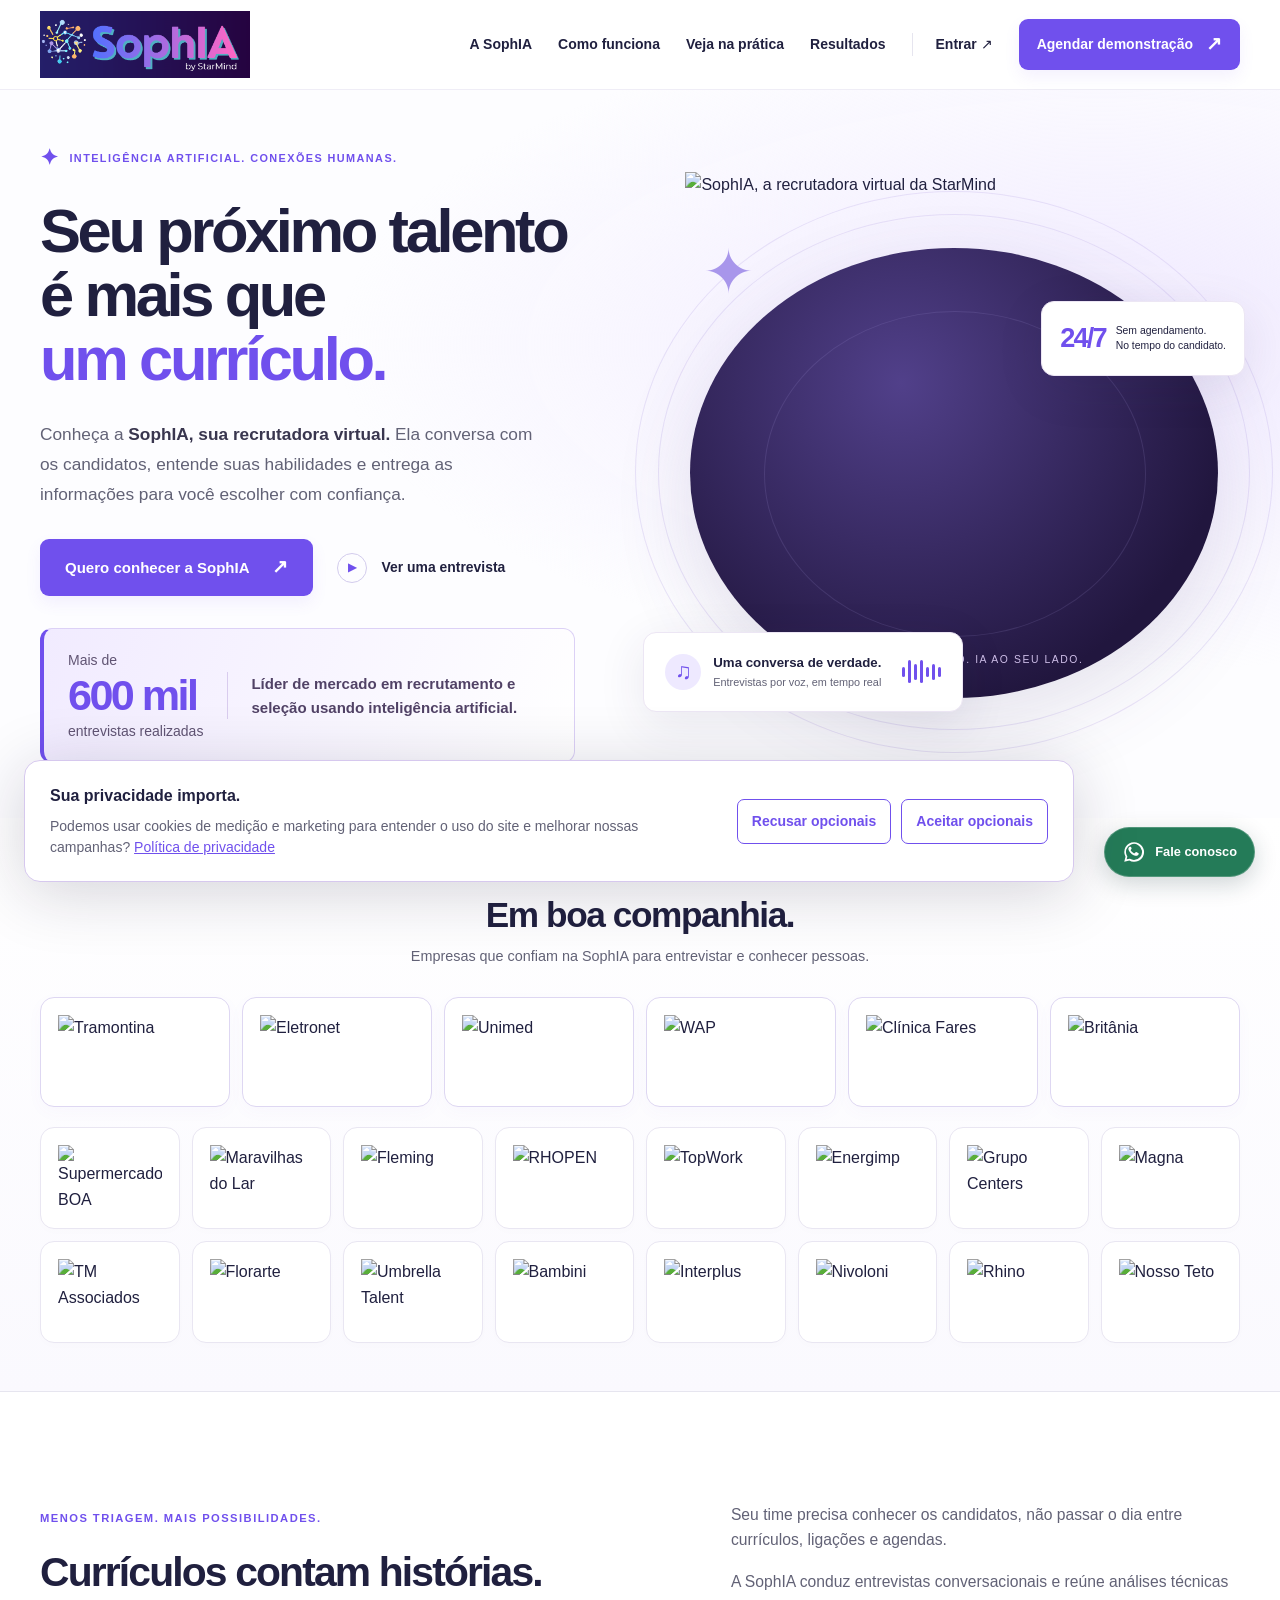
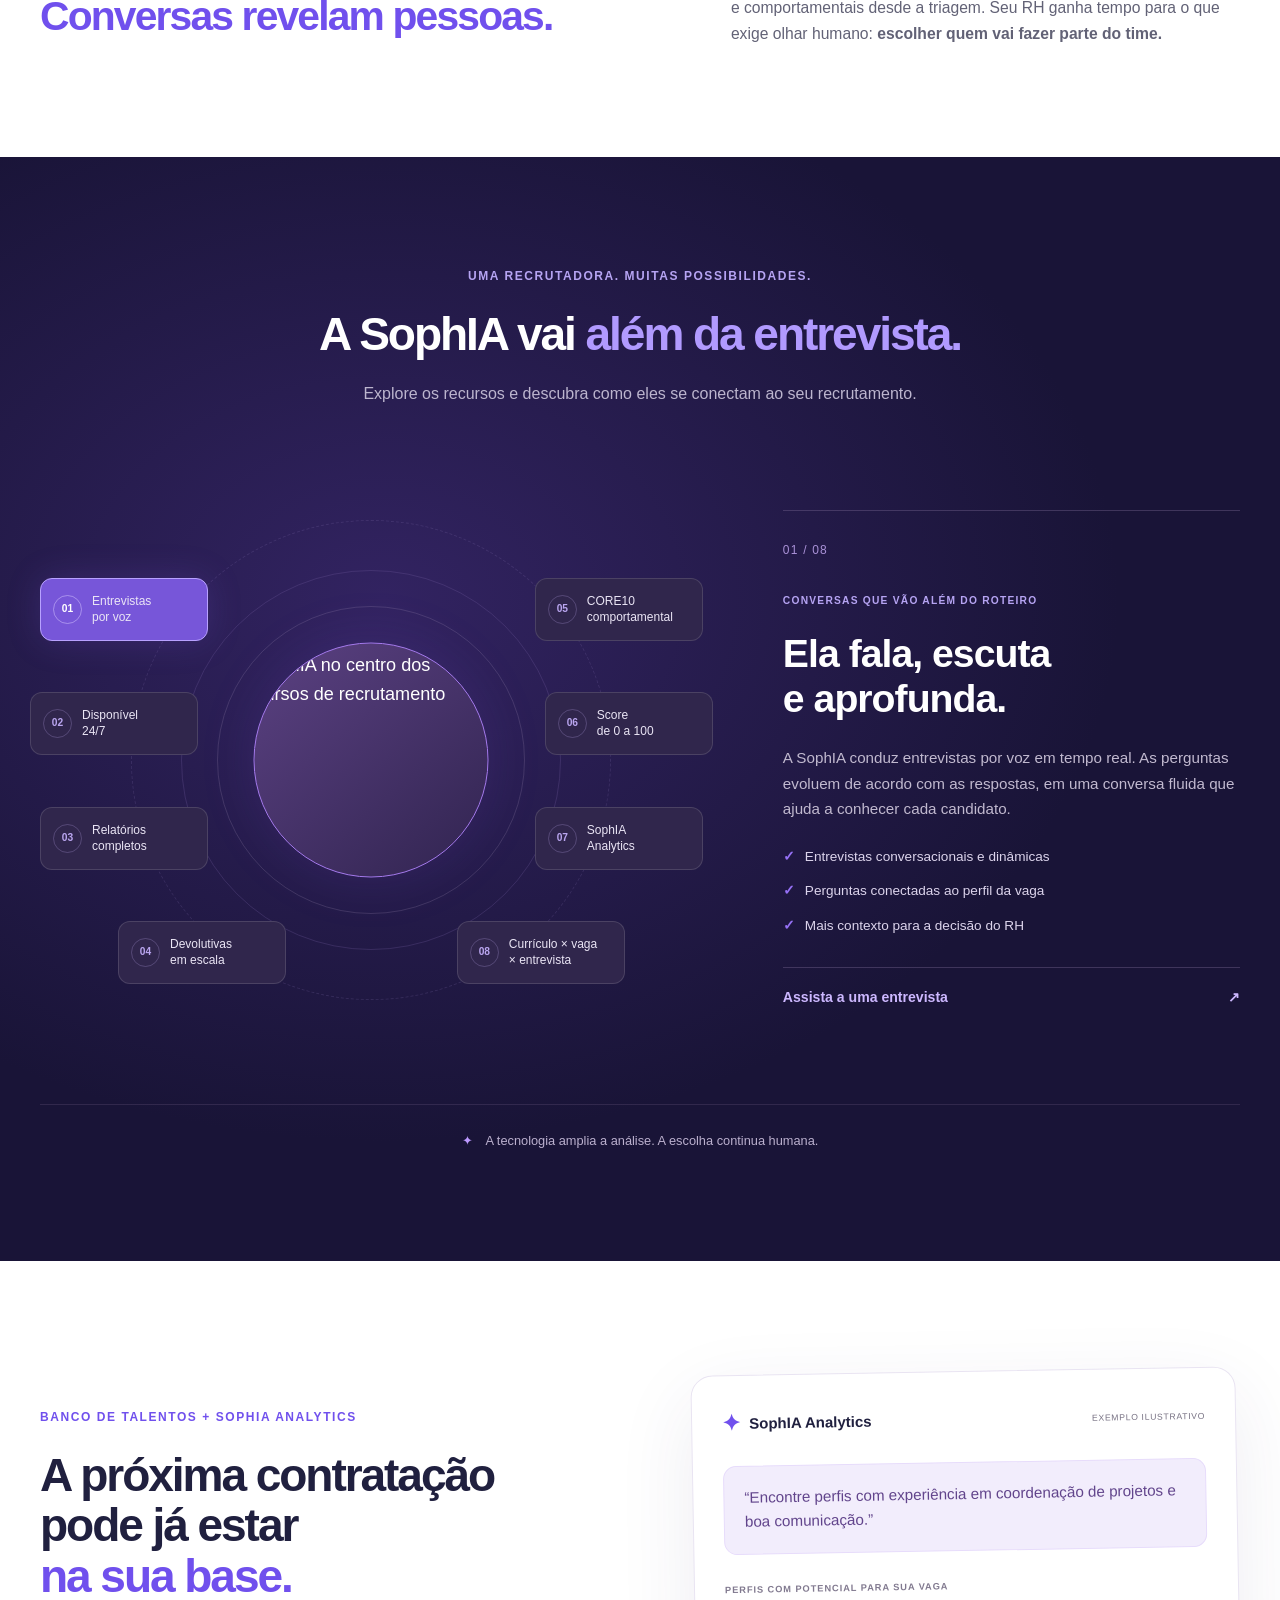
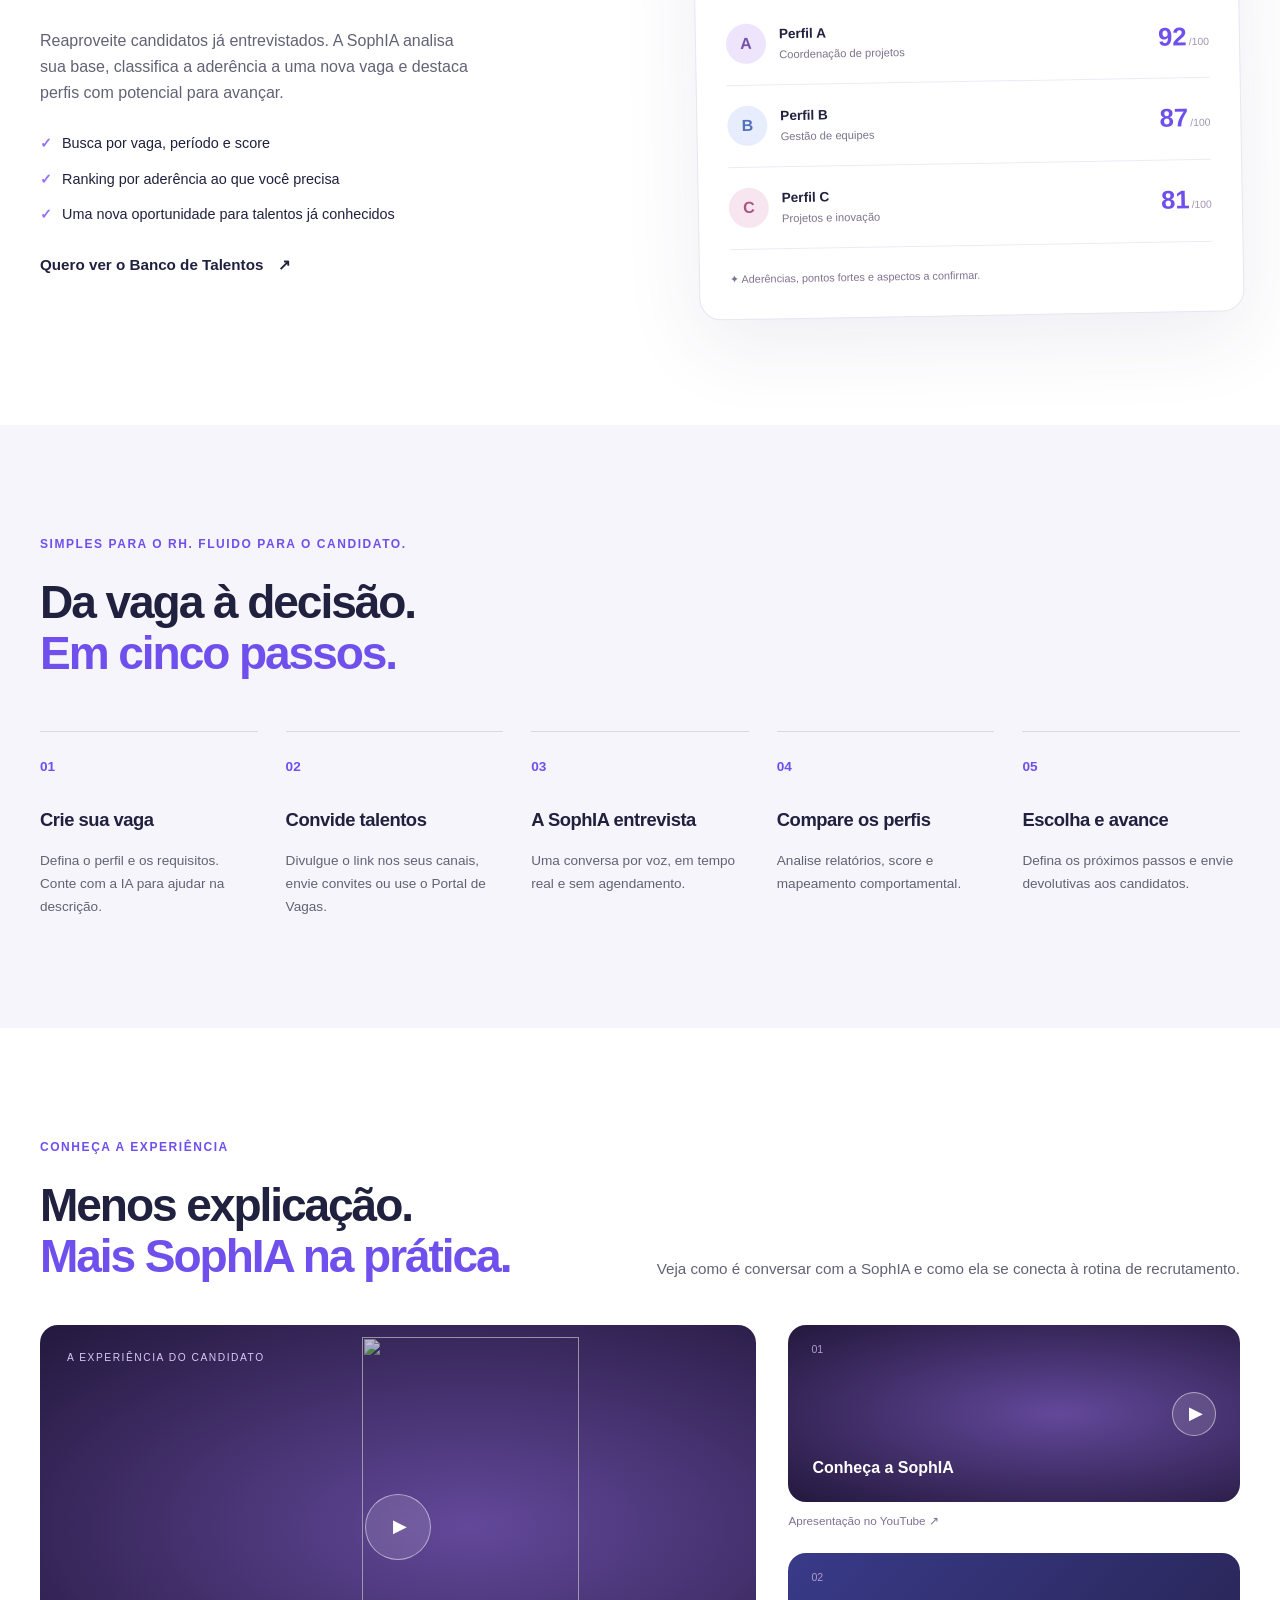
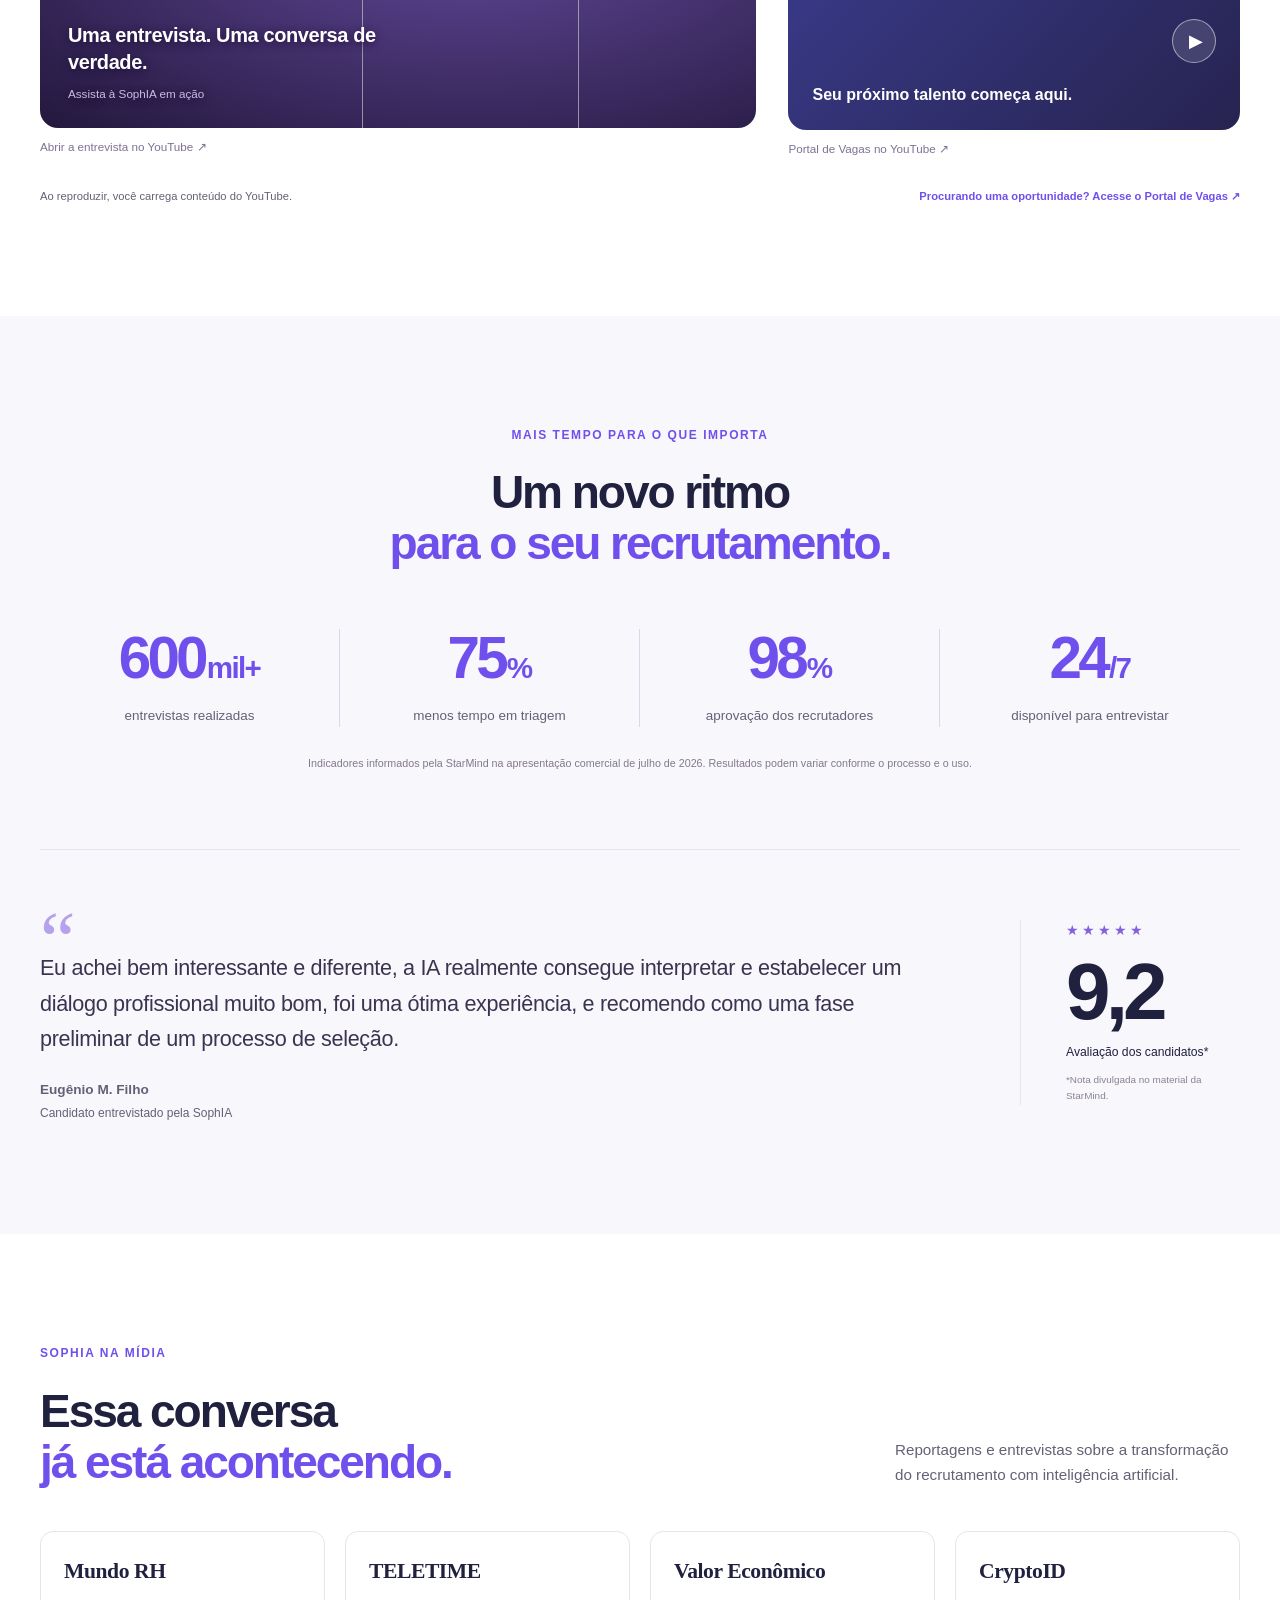
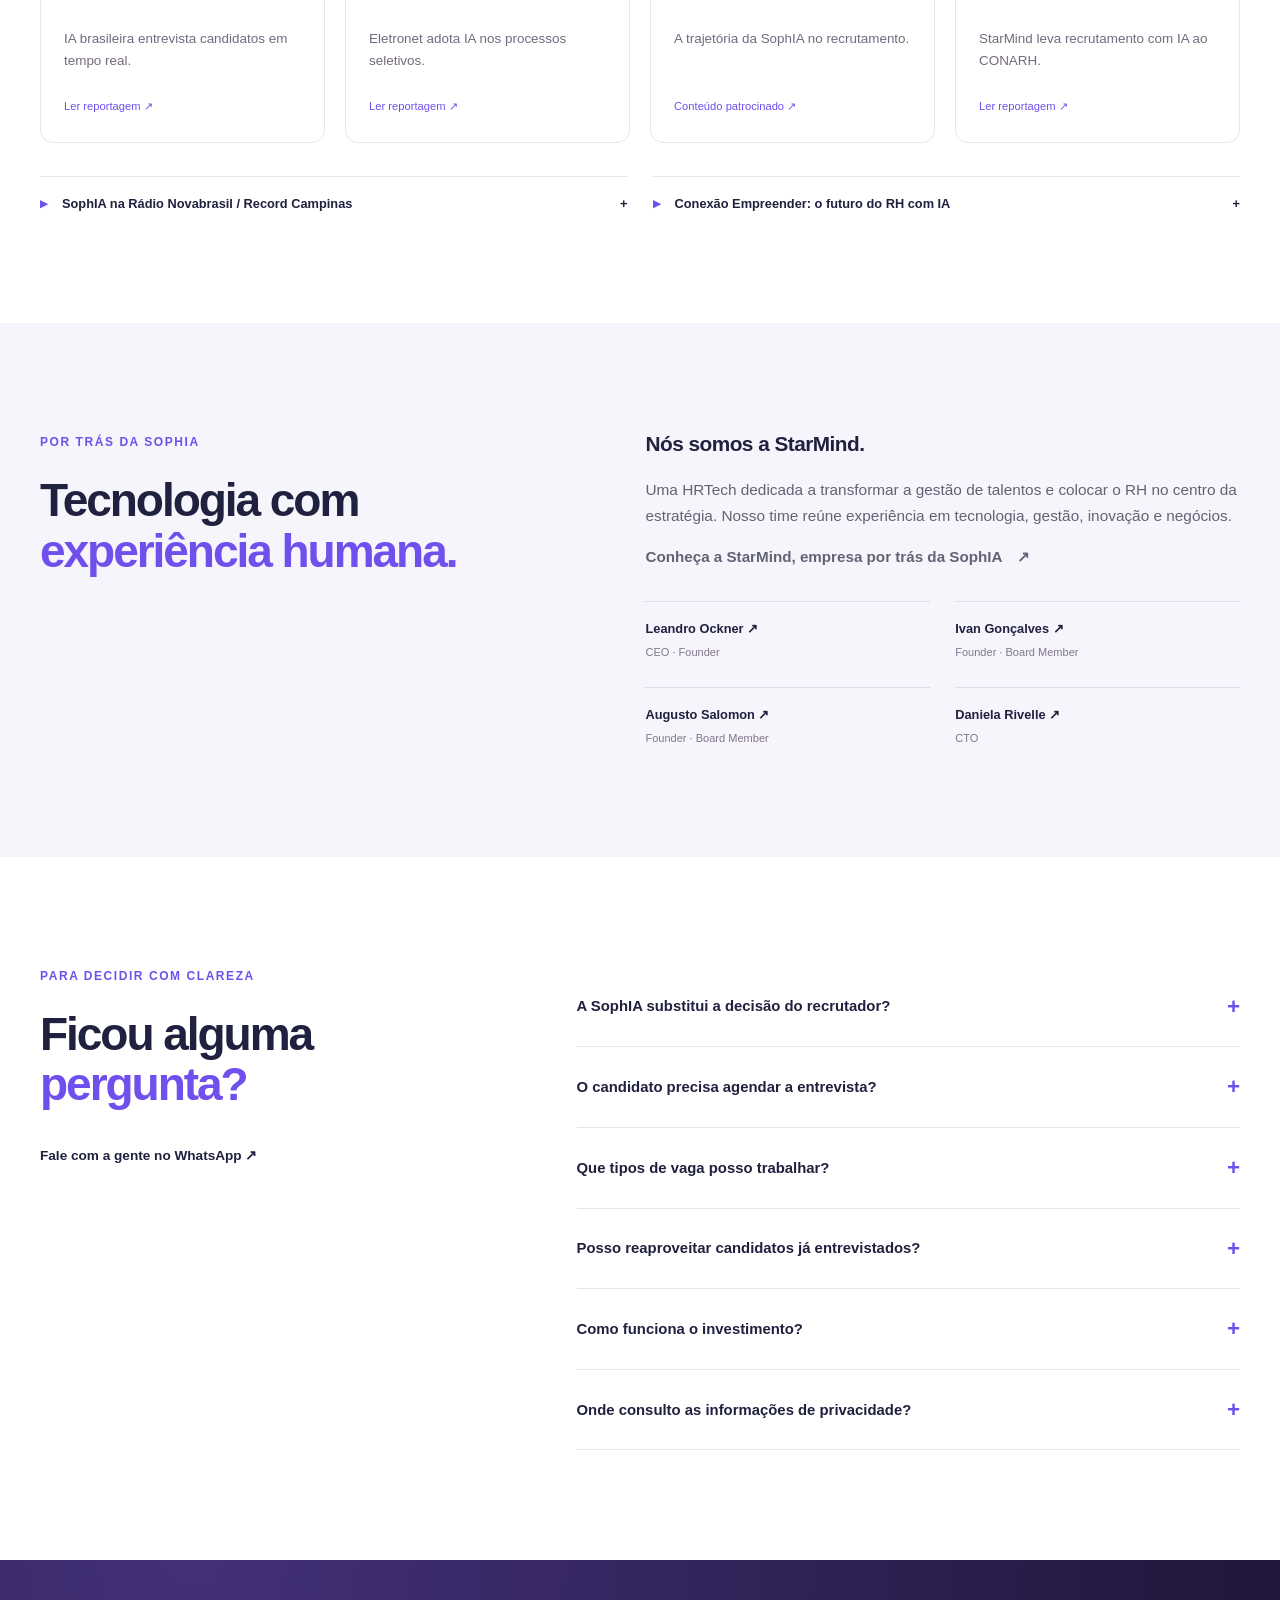
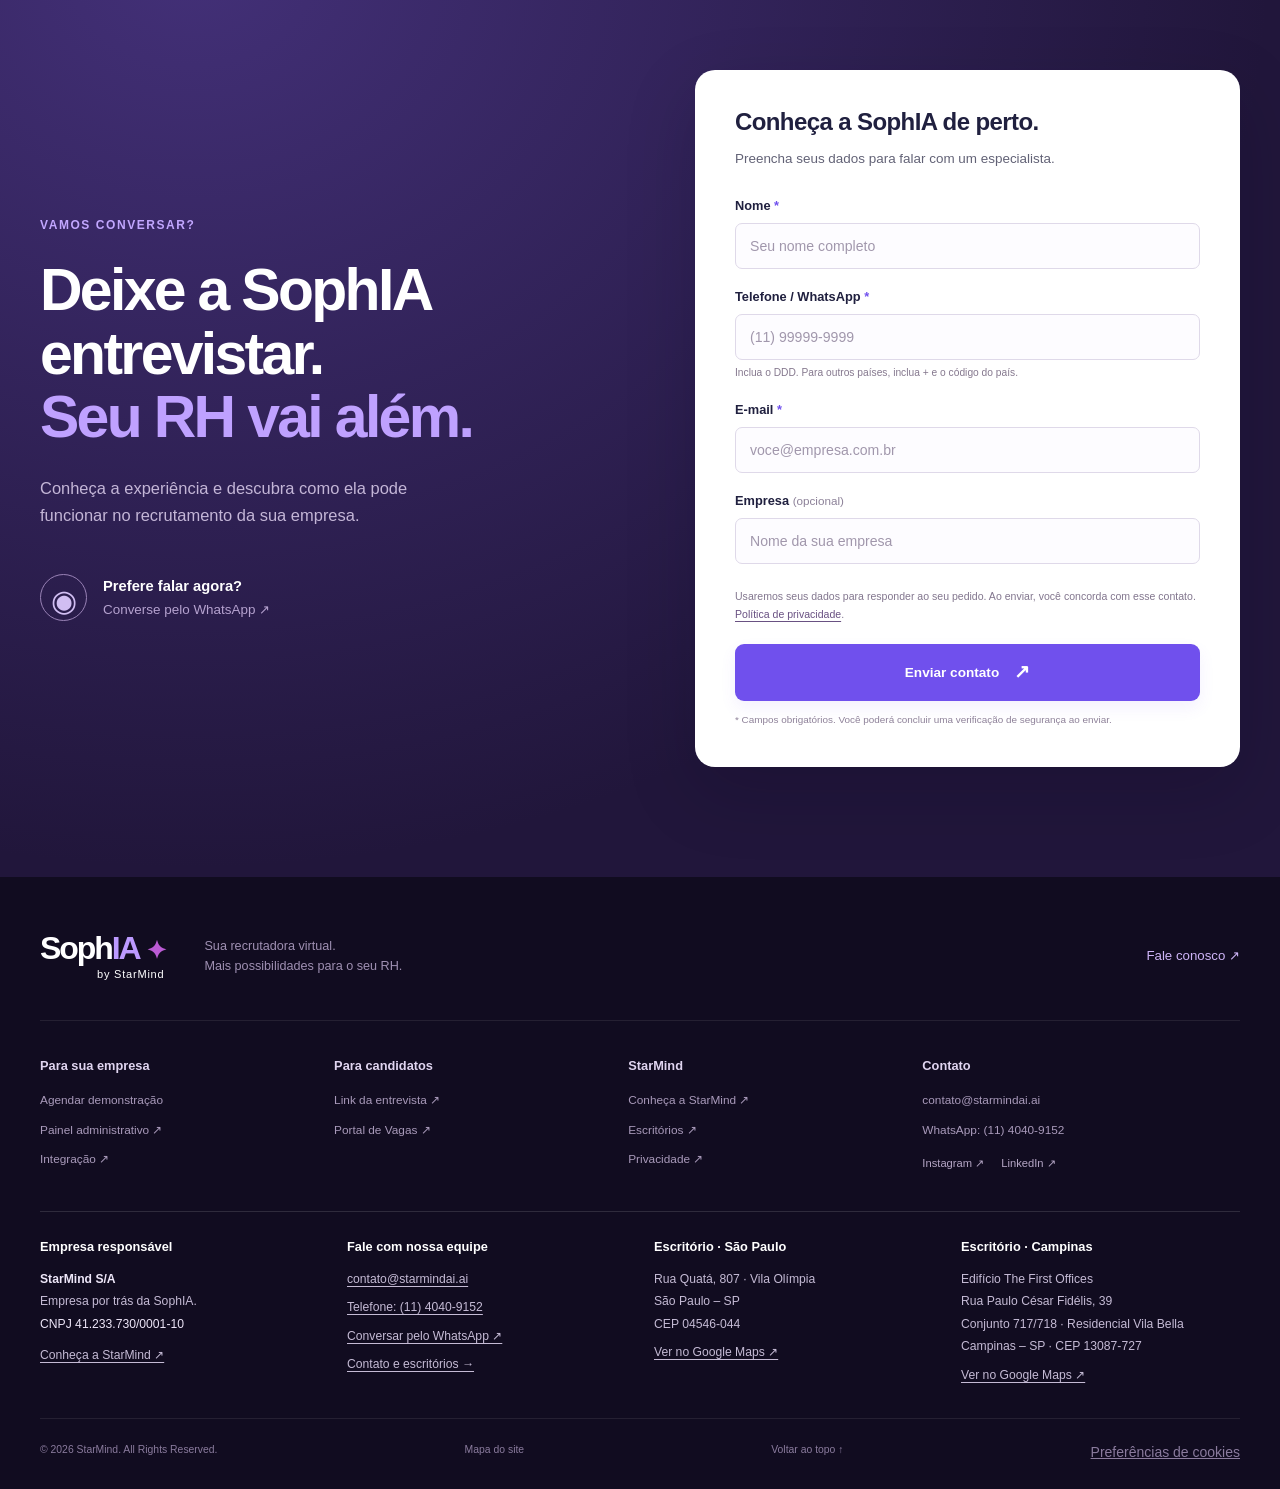
==== commit 92be6dc0: "Update index.html" ====
--- a/index.html
+++ b/index.html
@@ -9,11 +9,18 @@
 <link rel="stylesheet" href="styles.css"><script src="config.js" defer></script><script src="tracking.js" defer></script><script src="forms.js" defer></script><script src="script.js" defer></script>
 <script type="application/ld+json">{"@context": "https://schema.org", "@type": "Organization", "@id": "https://sophia.starmindai.ai/#starmind", "name": "StarMind", "legalName": "StarMind S/A", "url": "https://starmindai.ai/", "taxID": "41.233.730/0001-10", "email": "contato@starmindai.ai", "telephone": "+551140409152", "sameAs": ["https://www.instagram.com/starmind.ai/", "https://www.linkedin.com/company/starmindai"]}</script>
 <link rel="stylesheet" href="site-updates.css">
+
+<style id="sophia-header-logo">
+.header .brand-header-logo{width:210px;max-width:42vw;flex-shrink:0;line-height:0}
+.header .brand-header-logo img{display:block;width:100%;height:auto}
+@media(max-width:1150px) and (min-width:921px){.header .brand-header-logo{width:170px}}
+@media(max-width:640px){.header .brand-header-logo{width:170px}}
+</style>
 </head>
 <body>
 <a class="skip" href="#conteudo">Pular para o conteúdo</a>
 <header class="header"><div class="container nav">
-<a class="brand" href="#inicio" aria-label="SophIA, início"><span>Soph<span class="brand-ia">IA</span><i>✦</i></span><small>by StarMind</small></a>
+<a class="brand brand-header-logo" href="#inicio" aria-label="SophIA, início"><img src="[data-uri]" alt="SophIA by StarMind" width="732" height="231" decoding="async"></a>
 <button class="menu-toggle" aria-label="Abrir menu" aria-controls="navigation" aria-expanded="false"><span></span><span></span><span></span></button>
 <nav id="navigation" aria-label="Navegação principal"><a href="#solucao">A SophIA</a><a href="#como-funciona">Como funciona</a><a href="#demonstracao">Veja na prática</a><a href="#resultados">Resultados</a><a class="nav-login" href="https://painel.starmindai.ai/" target="_blank" rel="noopener noreferrer">Entrar ↗</a><a class="button small" href="https://painelcliente.starmindai.ai/agendamento" target="_blank" rel="noopener noreferrer">Agendar demonstração <span>↗</span></a></nav>
 </div></header>
@@ -74,3 +81,4 @@
 <a class="floating-wa" href="https://wa.me/551140409152" target="_blank" rel="noopener noreferrer" aria-label="Fale com a StarMind no WhatsApp"><svg viewBox="0 0 32 32" aria-hidden="true"><path fill="currentColor" d="M16 3a13 13 0 0 0-11.3 19.4L3 29l6.8-1.8A13 13 0 1 0 16 3zm0 23.6a10.5 10.5 0 0 1-5.4-1.5l-.4-.2-4 .9 1-3.9-.3-.4A10.7 10.7 0 1 1 16 26.6z"/><path fill="currentColor" d="M12.2 9.7c-.3-.7-.6-.7-.9-.7h-.7c-.3 0-.6.1-.9.4-.3.3-1.2 1.1-1.2 2.6s1.2 3 1.4 3.2c.1.2 2.3 3.6 5.6 5 .8.4 1.4.6 1.9.7.8.3 1.6.2 2.2.1.7-.1 2.1-.9 2.4-1.7.3-.8.3-1.5.2-1.7-.1-.1-.3-.2-.7-.4l-2.5-1.2c-.3-.1-.6-.2-.8.2l-1.2 1.4c-.2.2-.4.3-.8.1-.3-.2-1.4-.5-2.7-1.7-1-.9-1.7-2-1.9-2.3-.2-.4 0-.6.2-.8l.5-.6.4-.6c.1-.2.1-.5 0-.7z"/></svg><span>Fale conosco</span></a>
 <noscript><style>.menu-toggle{display:none}.nav nav{display:flex!important}.mandala-options{display:none}.feature-panel[hidden]{display:block!important}.feature-panel{margin-bottom:2rem}.video-cover .play-button{display:none}</style></noscript>
 </body></html>
+
